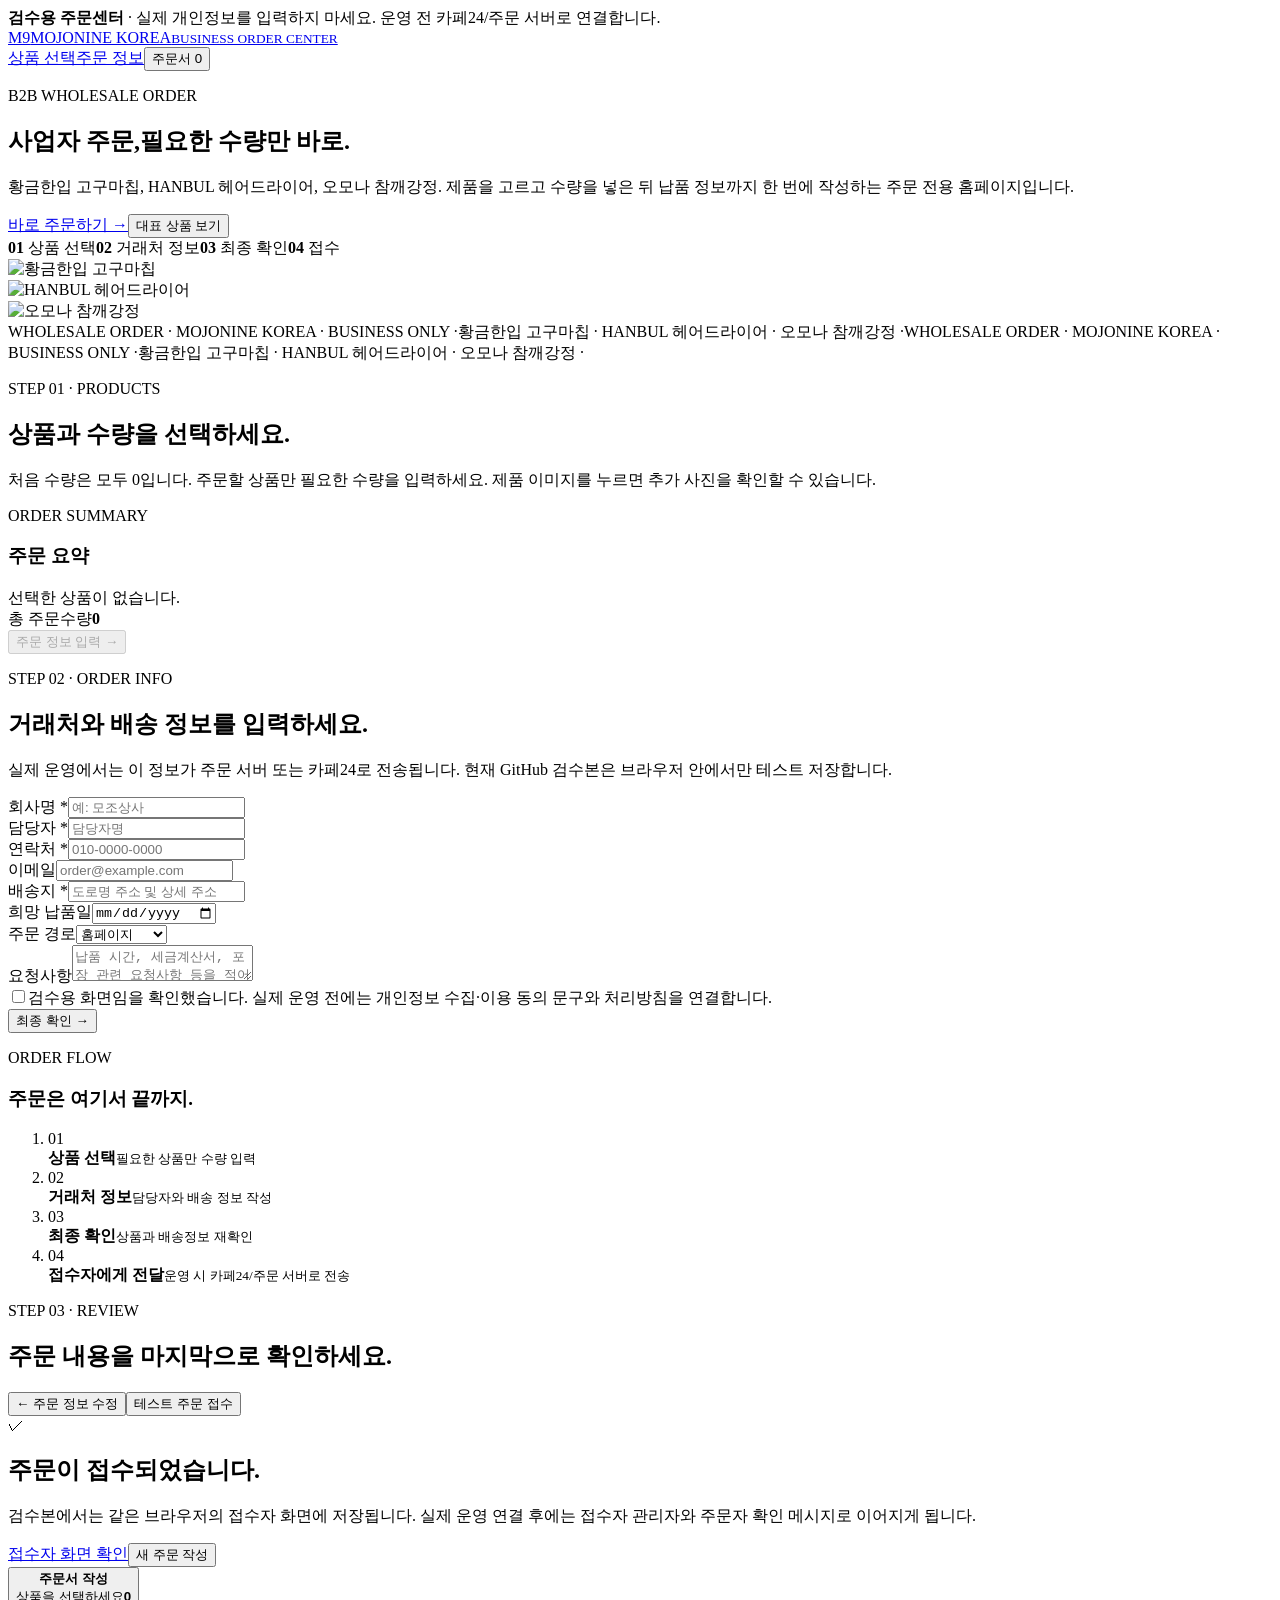
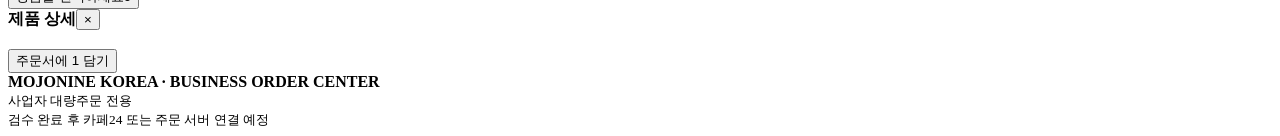
==== index.html @ bcba76f8 "Add order center homepage" ====
<!doctype html><html lang="ko"><head><meta charset="utf-8"><meta name="viewport" content="width=device-width,initial-scale=1,viewport-fit=cover"><meta name="theme-color" content="#173f34"><title>MOJONINE KOREA · 사업자 주문센터</title><link rel="icon" href="data:,"><meta name="description" content="모조나인코리아 사업자 도매 주문센터"><link rel="stylesheet" href="style.css"></head><body>
<div class="demo-bar"><b>검수용 주문센터</b> · 실제 개인정보를 입력하지 마세요. 운영 전 카페24/주문 서버로 연결합니다.</div>
<header><div class="wrap nav"><a class="brand" href="#top"><span class="logo">M9</span><span>MOJONINE KOREA<small>BUSINESS ORDER CENTER</small></span></a><div class="nav-side"><a class="nav-link" href="#order">상품 선택</a><a class="nav-link" href="#info">주문 정보</a><button class="top-cart" id="topCart">주문서 <span data-count>0</span></button></div></div></header>
<main id="top">
<section class="hero"><div class="wrap hero-grid"><div><p class="eyebrow">B2B WHOLESALE ORDER</p><h1>사업자 주문,<span>필요한 수량만 바로.</span></h1><p class="lead">황금한입 고구마칩, HANBUL 헤어드라이어, 오모나 참깨강정. 제품을 고르고 수량을 넣은 뒤 납품 정보까지 한 번에 작성하는 주문 전용 홈페이지입니다.</p><div class="hero-actions"><a class="btn orange" href="#order">바로 주문하기 →</a><button class="btn ghost" data-open-detail="sweet">대표 상품 보기</button></div><div class="hero-note"><span><b>01</b> 상품 선택</span><span><b>02</b> 거래처 정보</span><span><b>03</b> 최종 확인</span><span><b>04</b> 접수</span></div></div><div class="hero-media"><div class="hero-main"><img src="assets/sweet-main.webp" alt="황금한입 고구마칩"></div><div class="hero-stack"><div class="hero-mini"><img src="assets/dryer-main.webp" alt="HANBUL 헤어드라이어"></div><div class="hero-mini"><img src="assets/sesame-main.webp" alt="오모나 참깨강정"></div></div></div></div></section>
<div class="marquee"><div class="marquee-track"><span>WHOLESALE ORDER · MOJONINE KOREA · BUSINESS ONLY ·</span><span>황금한입 고구마칩 · HANBUL 헤어드라이어 · 오모나 참깨강정 ·</span><span>WHOLESALE ORDER · MOJONINE KOREA · BUSINESS ONLY ·</span><span>황금한입 고구마칩 · HANBUL 헤어드라이어 · 오모나 참깨강정 ·</span></div></div>
<section class="section" id="order"><div class="wrap"><div class="section-head"><div><p class="kicker">STEP 01 · PRODUCTS</p><h2>상품과 수량을 선택하세요.</h2></div><p>처음 수량은 모두 0입니다. 주문할 상품만 필요한 수량을 입력하세요. 제품 이미지를 누르면 추가 사진을 확인할 수 있습니다.</p></div><div class="order-layout"><div class="product-list" id="productList"></div><aside class="summary"><p class="kicker">ORDER SUMMARY</p><h3>주문 요약</h3><div class="summary-items" id="summaryItems"><div class="summary-empty">선택한 상품이 없습니다.</div></div><div class="summary-total"><span>총 주문수량</span><strong><span data-count>0</span></strong></div><button class="btn orange" id="goInfo" disabled>주문 정보 입력 →</button></aside></div></div></section>
<section class="section form-section" id="info"><div class="wrap form-grid"><div class="form-card"><p class="kicker">STEP 02 · ORDER INFO</p><h2>거래처와 배송 정보를 입력하세요.</h2><p class="desc">실제 운영에서는 이 정보가 주문 서버 또는 카페24로 전송됩니다. 현재 GitHub 검수본은 브라우저 안에서만 테스트 저장합니다.</p><div class="fields"><div class="field"><label for="company">회사명 *</label><input id="company" autocomplete="organization" placeholder="예: 모조상사"></div><div class="field"><label for="contact">담당자 *</label><input id="contact" autocomplete="name" placeholder="담당자명"></div><div class="field"><label for="phone">연락처 *</label><input id="phone" inputmode="tel" autocomplete="tel" placeholder="010-0000-0000"></div><div class="field"><label for="email">이메일</label><input id="email" inputmode="email" autocomplete="email" placeholder="order@example.com"></div><div class="field full"><label for="address">배송지 *</label><input id="address" autocomplete="street-address" placeholder="도로명 주소 및 상세 주소"></div><div class="field"><label for="deliveryDate">희망 납품일</label><input id="deliveryDate" type="date"></div><div class="field"><label for="channel">주문 경로</label><select id="channel"><option value="홈페이지">홈페이지</option><option value="기존 거래처">기존 거래처</option><option value="영업 담당자">영업 담당자</option><option value="기타">기타</option></select></div><div class="field full"><label for="memo">요청사항</label><textarea id="memo" placeholder="납품 시간, 세금계산서, 포장 관련 요청사항 등을 적어주세요."></textarea></div></div><label class="agree"><input type="checkbox" id="agree"><span>검수용 화면임을 확인했습니다. 실제 운영 전에는 개인정보 수집·이용 동의 문구와 처리방침을 연결합니다.</span></label><div class="form-actions"><button class="btn dark" id="goReview">최종 확인 →</button></div></div><aside class="form-side"><p class="kicker">ORDER FLOW</p><h3>주문은 여기서 끝까지.</h3><ol><li><span>01</span><div><b>상품 선택</b><small>필요한 상품만 수량 입력</small></div></li><li><span>02</span><div><b>거래처 정보</b><small>담당자와 배송 정보 작성</small></div></li><li><span>03</span><div><b>최종 확인</b><small>상품과 배송정보 재확인</small></div></li><li><span>04</span><div><b>접수자에게 전달</b><small>운영 시 카페24/주문 서버로 전송</small></div></li></ol></aside></div></section>
<section class="section hide" id="review"><div class="wrap review-wrap"><div class="review-card" id="reviewCard"><p class="kicker">STEP 03 · REVIEW</p><h2>주문 내용을 마지막으로 확인하세요.</h2><div class="review-list" id="reviewList"></div><div class="review-actions"><button class="btn line" id="backInfo">← 주문 정보 수정</button><button class="btn dark" id="submitOrder">테스트 주문 접수</button></div></div><div class="review-card success hide" id="successCard"><div class="success-mark">✓</div><h2>주문이 접수되었습니다.</h2><span class="order-code" id="orderCode"></span><p>검수본에서는 같은 브라우저의 접수자 화면에 저장됩니다. 실제 운영 연결 후에는 접수자 관리자와 주문자 확인 메시지로 이어지게 됩니다.</p><div class="success-actions"><a class="btn dark" href="admin.html" target="_blank">접수자 화면 확인</a><button class="btn line" id="newOrder">새 주문 작성</button></div></div></div></section>
</main>
<button class="mobile-cart" id="mobileCart"><span><b>주문서 작성</b><br><span id="mobileSummary">상품을 선택하세요</span></span><strong><span data-count>0</span></strong></button>
<div class="detail" id="detail"><div class="detail-panel"><div class="detail-head"><b id="detailTitle">제품 상세</b><button class="detail-close" id="detailClose">×</button></div><div class="detail-body"><div class="detail-grid" id="detailImages"></div><div class="detail-copy"><h3 id="detailName"></h3><p id="detailDesc"></p><button class="btn dark" id="detailAdd">주문서에 1 담기</button></div></div></div></div>
<footer class="footer"><div class="wrap footer-inner"><div><b>MOJONINE KOREA · BUSINESS ORDER CENTER</b><br><small>사업자 대량주문 전용</small></div><small>검수 완료 후 카페24 또는 주문 서버 연결 예정</small></div></footer>
<script src="app.js"></script></body></html>
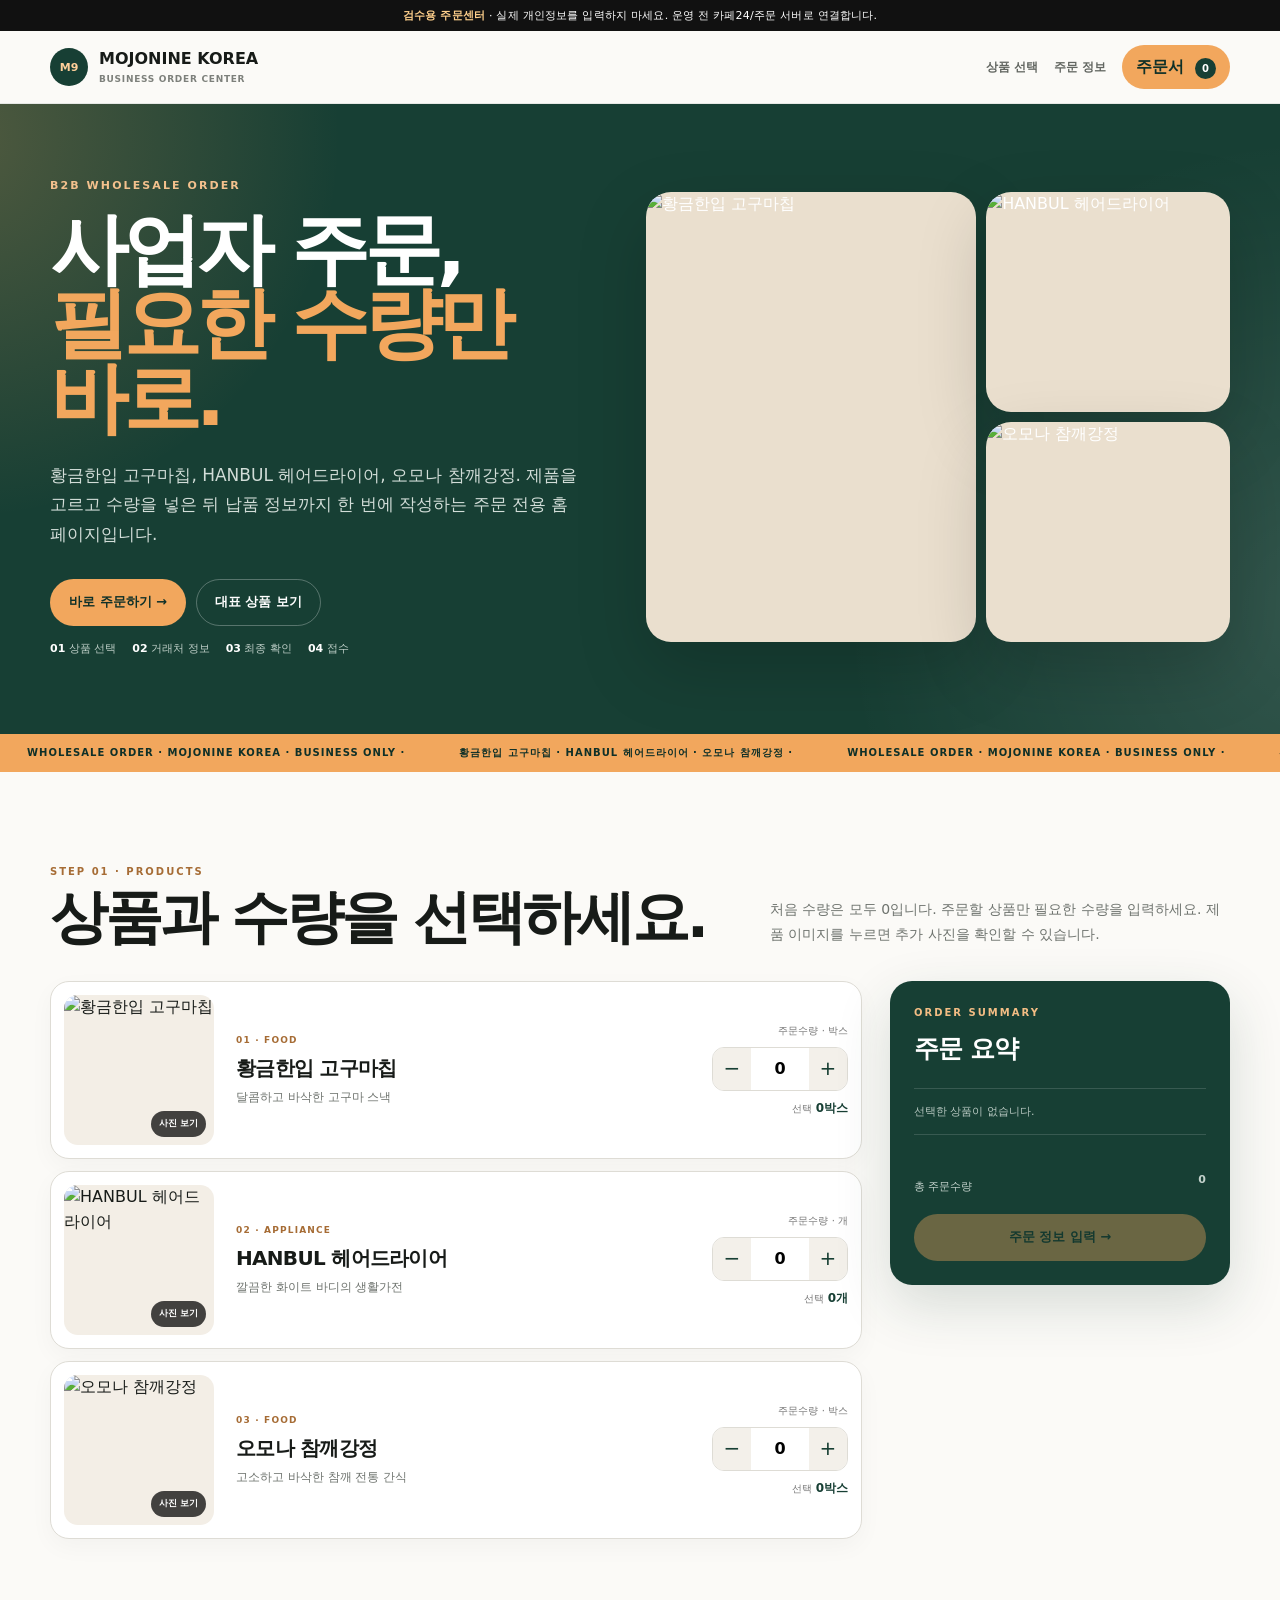
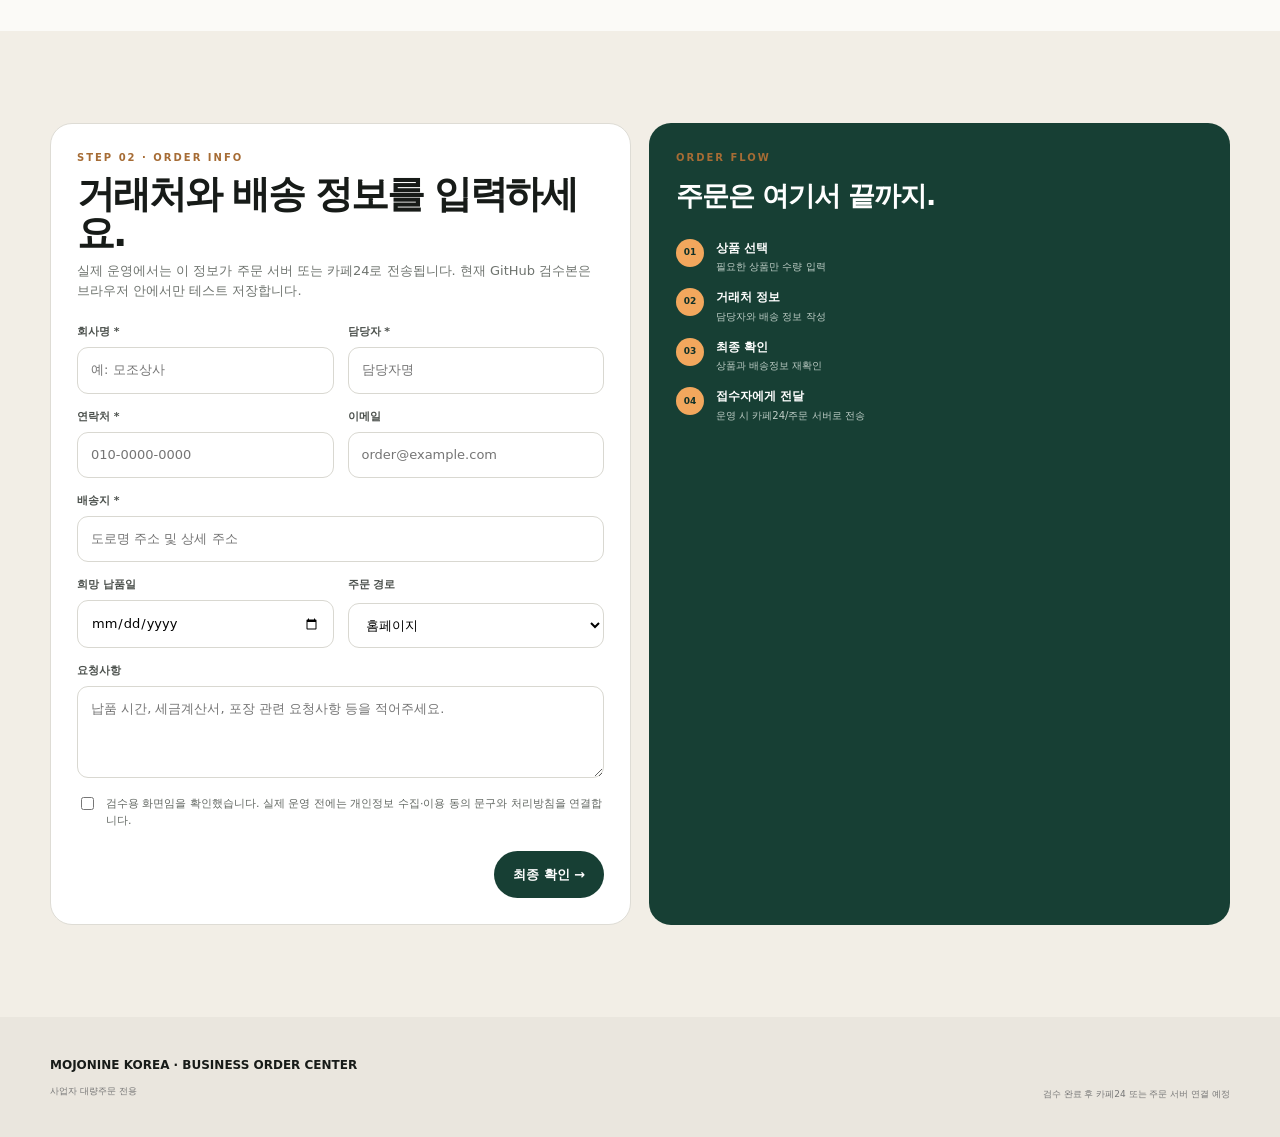
==== commit 822b05bd: "Use shared production product images" ====
--- a/index.html
+++ b/index.html
@@ -2,7 +2,7 @@
 <div class="demo-bar"><b>검수용 주문센터</b> · 실제 개인정보를 입력하지 마세요. 운영 전 카페24/주문 서버로 연결합니다.</div>
 <header><div class="wrap nav"><a class="brand" href="#top"><span class="logo">M9</span><span>MOJONINE KOREA<small>BUSINESS ORDER CENTER</small></span></a><div class="nav-side"><a class="nav-link" href="#order">상품 선택</a><a class="nav-link" href="#info">주문 정보</a><button class="top-cart" id="topCart">주문서 <span data-count>0</span></button></div></div></header>
 <main id="top">
-<section class="hero"><div class="wrap hero-grid"><div><p class="eyebrow">B2B WHOLESALE ORDER</p><h1>사업자 주문,<span>필요한 수량만 바로.</span></h1><p class="lead">황금한입 고구마칩, HANBUL 헤어드라이어, 오모나 참깨강정. 제품을 고르고 수량을 넣은 뒤 납품 정보까지 한 번에 작성하는 주문 전용 홈페이지입니다.</p><div class="hero-actions"><a class="btn orange" href="#order">바로 주문하기 →</a><button class="btn ghost" data-open-detail="sweet">대표 상품 보기</button></div><div class="hero-note"><span><b>01</b> 상품 선택</span><span><b>02</b> 거래처 정보</span><span><b>03</b> 최종 확인</span><span><b>04</b> 접수</span></div></div><div class="hero-media"><div class="hero-main"><img src="assets/sweet-main.webp" alt="황금한입 고구마칩"></div><div class="hero-stack"><div class="hero-mini"><img src="assets/dryer-main.webp" alt="HANBUL 헤어드라이어"></div><div class="hero-mini"><img src="assets/sesame-main.webp" alt="오모나 참깨강정"></div></div></div></div></section>
+<section class="hero"><div class="wrap hero-grid"><div><p class="eyebrow">B2B WHOLESALE ORDER</p><h1>사업자 주문,<span>필요한 수량만 바로.</span></h1><p class="lead">황금한입 고구마칩, HANBUL 헤어드라이어, 오모나 참깨강정. 제품을 고르고 수량을 넣은 뒤 납품 정보까지 한 번에 작성하는 주문 전용 홈페이지입니다.</p><div class="hero-actions"><a class="btn orange" href="#order">바로 주문하기 →</a><button class="btn ghost" data-open-detail="sweet">대표 상품 보기</button></div><div class="hero-note"><span><b>01</b> 상품 선택</span><span><b>02</b> 거래처 정보</span><span><b>03</b> 최종 확인</span><span><b>04</b> 접수</span></div></div><div class="hero-media"><div class="hero-main"><img src="https://raw.githubusercontent.com/arttoy61-png/mojonine-korea/main/assets/sweet-main.webp" alt="황금한입 고구마칩"></div><div class="hero-stack"><div class="hero-mini"><img src="https://raw.githubusercontent.com/arttoy61-png/mojonine-korea/main/assets/dryer-main.webp" alt="HANBUL 헤어드라이어"></div><div class="hero-mini"><img src="https://raw.githubusercontent.com/arttoy61-png/mojonine-korea/main/assets/sesame-main.webp" alt="오모나 참깨강정"></div></div></div></div></section>
 <div class="marquee"><div class="marquee-track"><span>WHOLESALE ORDER · MOJONINE KOREA · BUSINESS ONLY ·</span><span>황금한입 고구마칩 · HANBUL 헤어드라이어 · 오모나 참깨강정 ·</span><span>WHOLESALE ORDER · MOJONINE KOREA · BUSINESS ONLY ·</span><span>황금한입 고구마칩 · HANBUL 헤어드라이어 · 오모나 참깨강정 ·</span></div></div>
 <section class="section" id="order"><div class="wrap"><div class="section-head"><div><p class="kicker">STEP 01 · PRODUCTS</p><h2>상품과 수량을 선택하세요.</h2></div><p>처음 수량은 모두 0입니다. 주문할 상품만 필요한 수량을 입력하세요. 제품 이미지를 누르면 추가 사진을 확인할 수 있습니다.</p></div><div class="order-layout"><div class="product-list" id="productList"></div><aside class="summary"><p class="kicker">ORDER SUMMARY</p><h3>주문 요약</h3><div class="summary-items" id="summaryItems"><div class="summary-empty">선택한 상품이 없습니다.</div></div><div class="summary-total"><span>총 주문수량</span><strong><span data-count>0</span></strong></div><button class="btn orange" id="goInfo" disabled>주문 정보 입력 →</button></aside></div></div></section>
 <section class="section form-section" id="info"><div class="wrap form-grid"><div class="form-card"><p class="kicker">STEP 02 · ORDER INFO</p><h2>거래처와 배송 정보를 입력하세요.</h2><p class="desc">실제 운영에서는 이 정보가 주문 서버 또는 카페24로 전송됩니다. 현재 GitHub 검수본은 브라우저 안에서만 테스트 저장합니다.</p><div class="fields"><div class="field"><label for="company">회사명 *</label><input id="company" autocomplete="organization" placeholder="예: 모조상사"></div><div class="field"><label for="contact">담당자 *</label><input id="contact" autocomplete="name" placeholder="담당자명"></div><div class="field"><label for="phone">연락처 *</label><input id="phone" inputmode="tel" autocomplete="tel" placeholder="010-0000-0000"></div><div class="field"><label for="email">이메일</label><input id="email" inputmode="email" autocomplete="email" placeholder="order@example.com"></div><div class="field full"><label for="address">배송지 *</label><input id="address" autocomplete="street-address" placeholder="도로명 주소 및 상세 주소"></div><div class="field"><label for="deliveryDate">희망 납품일</label><input id="deliveryDate" type="date"></div><div class="field"><label for="channel">주문 경로</label><select id="channel"><option value="홈페이지">홈페이지</option><option value="기존 거래처">기존 거래처</option><option value="영업 담당자">영업 담당자</option><option value="기타">기타</option></select></div><div class="field full"><label for="memo">요청사항</label><textarea id="memo" placeholder="납품 시간, 세금계산서, 포장 관련 요청사항 등을 적어주세요."></textarea></div></div><label class="agree"><input type="checkbox" id="agree"><span>검수용 화면임을 확인했습니다. 실제 운영 전에는 개인정보 수집·이용 동의 문구와 처리방침을 연결합니다.</span></label><div class="form-actions"><button class="btn dark" id="goReview">최종 확인 →</button></div></div><aside class="form-side"><p class="kicker">ORDER FLOW</p><h3>주문은 여기서 끝까지.</h3><ol><li><span>01</span><div><b>상품 선택</b><small>필요한 상품만 수량 입력</small></div></li><li><span>02</span><div><b>거래처 정보</b><small>담당자와 배송 정보 작성</small></div></li><li><span>03</span><div><b>최종 확인</b><small>상품과 배송정보 재확인</small></div></li><li><span>04</span><div><b>접수자에게 전달</b><small>운영 시 카페24/주문 서버로 전송</small></div></li></ol></aside></div></section>
--- a/style.css
+++ b/style.css
@@ -0,0 +1,17 @@
+:root{--g:#173f34;--g2:#0f3028;--o:#f2a75d;--cream:#f3eee6;--paper:#fbfaf7;--ink:#171b18;--muted:#6f746f;--line:#dedcd5;--ok:#1f6b4d;--warn:#9a5a22;--sans:Pretendard,"Apple SD Gothic Neo","Noto Sans KR",system-ui,-apple-system,"Segoe UI",sans-serif}
+*{box-sizing:border-box}html{scroll-behavior:smooth}body{margin:0;background:var(--paper);color:var(--ink);font-family:var(--sans);line-height:1.55}body.lock{overflow:hidden}button,input,textarea,select{font:inherit}button{cursor:pointer}a{color:inherit;text-decoration:none}img{display:block;width:100%}.wrap{width:min(1180px,calc(100% - 44px));margin:auto}.hide{display:none!important}
+.demo-bar{background:#111;color:#fff;text-align:center;padding:7px 14px;font-size:11px;letter-spacing:.02em}.demo-bar b{color:#ffd08c}
+header{position:sticky;top:0;z-index:70;background:rgba(251,250,247,.96);backdrop-filter:blur(14px);border-bottom:1px solid rgba(23,63,52,.09)}.nav{height:72px;display:flex;align-items:center;justify-content:space-between;gap:16px}.brand{display:flex;align-items:center;gap:11px;font-weight:900}.logo{width:38px;height:38px;border-radius:50%;display:grid;place-items:center;background:var(--g);color:#ffd09a;font-size:11px}.brand small{display:block;margin-top:1px;color:#7d807b;font-size:9px;font-weight:800;letter-spacing:.08em}.nav-side{display:flex;align-items:center;gap:16px}.nav-link{font-size:12px;font-weight:800;color:#626661}.top-cart{border:0;border-radius:999px;background:var(--o);color:var(--g2);font-weight:900;padding:10px 14px}.top-cart span{display:inline-grid;place-items:center;min-width:21px;height:21px;padding:0 5px;border-radius:999px;background:var(--g);color:#fff;font-size:10px;margin-left:5px}
+.hero{position:relative;overflow:hidden;background:var(--g);color:#fff}.hero:before{content:"";position:absolute;inset:-20%;background:radial-gradient(circle at 12% 18%,rgba(242,167,93,.26),transparent 22%),radial-gradient(circle at 88% 72%,rgba(255,255,255,.12),transparent 28%)}.hero-grid{position:relative;display:grid;grid-template-columns:.95fr 1.05fr;gap:68px;align-items:center;min-height:630px;padding:64px 0 68px}.eyebrow{margin:0 0 18px;font-size:11px;font-weight:900;letter-spacing:.19em;color:#f3c18d}.hero h1{margin:0;max-width:650px;font-size:clamp(58px,6.1vw,92px);line-height:.95;letter-spacing:-.065em;font-weight:900;word-break:keep-all}.hero h1 span{display:block;color:var(--o)}.hero p.lead{max-width:570px;margin:26px 0 0;color:#d2ddd8;font-size:17px;line-height:1.75}.hero-actions{display:flex;gap:10px;flex-wrap:wrap;margin-top:29px}.btn{min-height:47px;padding:0 18px;border-radius:999px;border:1px solid transparent;font-size:13px;font-weight:900;display:inline-flex;align-items:center;justify-content:center;gap:7px}.btn.orange{background:var(--o);color:var(--g2)}.btn.ghost{background:transparent;border-color:rgba(255,255,255,.28);color:#fff}.btn.dark{background:var(--g);color:#fff}.btn.light{background:#efebe3;color:var(--g)}.btn.line{background:#fff;border-color:var(--line);color:var(--g)}.btn:disabled{opacity:.38;cursor:not-allowed}.hero-media{display:grid;grid-template-columns:1.15fr .85fr;gap:10px;align-items:stretch}.hero-main,.hero-mini{overflow:hidden;border-radius:25px;background:#eadfce;box-shadow:0 26px 70px rgba(0,0,0,.18)}.hero-main img{height:100%;min-height:450px;object-fit:cover}.hero-stack{display:grid;grid-template-rows:1fr 1fr;gap:10px}.hero-mini img{height:100%;object-fit:cover}.hero-note{margin-top:14px;font-size:11px;color:#bfcfc8;display:flex;gap:16px;flex-wrap:wrap}.hero-note b{color:#fff}
+.marquee{overflow:hidden;background:var(--o);color:var(--g2)}.marquee-track{display:flex;width:max-content;animation:run 28s linear infinite}.marquee span{white-space:nowrap;padding:11px 27px;font-size:10px;font-weight:900;letter-spacing:.1em}@keyframes run{to{transform:translateX(-50%)}}
+.section{padding:92px 0}#order,#info,#review{scroll-margin-top:88px}.section-head{display:flex;justify-content:space-between;align-items:end;gap:38px;margin-bottom:34px}.kicker{margin:0 0 9px;font-size:10px;font-weight:900;letter-spacing:.2em;color:#a66c35}.section-head h2,.form-section h2,.review-card h2{margin:0;font-size:clamp(38px,4.5vw,62px);line-height:1.03;letter-spacing:-.055em;font-weight:900}.section-head>p{max-width:460px;margin:0;color:var(--muted);font-size:14px;line-height:1.8}
+.order-layout{display:grid;grid-template-columns:1fr 340px;gap:28px;align-items:start}.product-list{display:grid;gap:12px}.product{display:grid;grid-template-columns:150px 1fr auto;gap:22px;align-items:center;padding:13px;border:1px solid var(--line);background:#fff;border-radius:19px;box-shadow:0 8px 24px rgba(30,36,32,.035)}.product-img{position:relative;overflow:hidden;border-radius:14px;background:var(--cream)}.product-img img{aspect-ratio:1/1;object-fit:cover}.view-detail{position:absolute;right:8px;bottom:8px;border:0;background:rgba(17,17,17,.78);color:#fff;border-radius:999px;padding:6px 8px;font-size:9px;font-weight:900}.product-meta{font-size:9px;font-weight:900;letter-spacing:.13em;color:#a66c35}.product h3{margin:5px 0 4px;font-size:20px;letter-spacing:-.035em}.product p{margin:0;color:var(--muted);font-size:12px}.qty-wrap{display:flex;flex-direction:column;align-items:flex-end;gap:8px}.qty-label{font-size:10px;color:#777}.qty{display:grid;grid-template-columns:38px 58px 38px;align-items:center;border:1px solid var(--line);border-radius:12px;overflow:hidden;background:#fff}.qty button{height:42px;border:0;background:#f3f0ea;color:var(--g);font-size:20px}.qty input{width:100%;height:42px;border:0;text-align:center;font-weight:900;outline:0;-moz-appearance:textfield}.qty input::-webkit-outer-spin-button,.qty input::-webkit-inner-spin-button{-webkit-appearance:none;margin:0}.line-total{font-size:10px;color:#777}.line-total b{color:var(--g);font-size:12px}
+.summary{position:sticky;top:94px;border-radius:22px;background:var(--g);color:#fff;padding:24px;box-shadow:0 20px 55px rgba(23,63,52,.16)}.summary .kicker{color:#f3bd84}.summary h3{margin:5px 0 0;font-size:25px;letter-spacing:-.04em}.summary-items{margin-top:19px;border-top:1px solid rgba(255,255,255,.14);border-bottom:1px solid rgba(255,255,255,.14);padding:14px 0;display:grid;gap:10px}.summary-row{display:flex;justify-content:space-between;gap:10px;font-size:11px;color:#d8e2dd}.summary-row b{color:#fff}.summary-empty{font-size:11px;color:#b8c8c1}.summary-total{display:flex;justify-content:space-between;align-items:end;margin-top:17px}.summary-total span{font-size:11px;color:#c4d2cc}.summary-total strong{font-size:28px;color:var(--o)}.summary .btn{width:100%;margin-top:19px}
+.form-section{background:#f2eee6}.form-grid{display:grid;grid-template-columns:1fr 1fr;gap:18px}.form-card{background:#fff;border:1px solid var(--line);border-radius:22px;padding:26px}.form-card h2{font-size:38px}.form-card .desc{color:var(--muted);font-size:13px;margin:8px 0 22px}.fields{display:grid;grid-template-columns:1fr 1fr;gap:14px}.field{display:grid;gap:7px}.field.full{grid-column:1/-1}.field label{font-size:11px;font-weight:900;color:#4c514d}.field input,.field textarea,.field select{width:100%;border:1px solid #d9d8d1;border-radius:11px;background:#fff;padding:12px 13px;font-size:13px;outline:none}.field textarea{min-height:92px;resize:vertical}.field input:focus,.field textarea:focus,.field select:focus{border-color:#7b9d90;box-shadow:0 0 0 3px rgba(23,63,52,.08)}.field .hint{font-size:9px;color:#8b8d89}.agree{display:flex;align-items:flex-start;gap:9px;margin-top:17px;font-size:11px;color:#626762}.agree input{margin-top:2px}.form-actions{display:flex;justify-content:flex-end;gap:9px;margin-top:22px}.form-side{background:var(--g);color:#fff;border-radius:22px;padding:27px}.form-side h3{margin:6px 0 0;font-size:27px;letter-spacing:-.04em}.form-side ol{margin:22px 0 0;padding:0;list-style:none;display:grid;gap:14px}.form-side li{display:grid;grid-template-columns:30px 1fr;gap:10px;align-items:start}.form-side li span:first-child{width:28px;height:28px;border-radius:50%;display:grid;place-items:center;background:var(--o);color:var(--g2);font-size:9px;font-weight:900}.form-side li b{display:block;font-size:12px}.form-side li small{display:block;color:#becdc6;margin-top:2px;font-size:10px;line-height:1.5}
+.review-wrap{max-width:900px;margin:auto}.review-card{background:#fff;border:1px solid var(--line);border-radius:24px;padding:28px}.review-card h2{font-size:40px}.review-list{margin-top:22px;border-top:1px solid var(--line)}.review-line{display:grid;grid-template-columns:150px 1fr;gap:20px;padding:14px 0;border-bottom:1px solid var(--line);font-size:12px}.review-line strong{color:#505550}.review-products{display:grid;gap:7px}.review-product{display:flex;justify-content:space-between;gap:12px}.review-actions{display:flex;justify-content:space-between;gap:10px;margin-top:22px}.success{padding:48px 22px;text-align:center}.success-mark{width:64px;height:64px;margin:auto;border-radius:50%;display:grid;place-items:center;background:#e8f3ed;color:var(--ok);font-size:30px;font-weight:900}.success h2{margin:20px 0 0;font-size:42px;letter-spacing:-.05em}.order-code{display:inline-block;margin-top:14px;background:#f0ece4;border-radius:999px;padding:9px 13px;color:var(--g);font-weight:900;font-size:13px}.success p{max-width:580px;margin:18px auto 0;color:var(--muted);font-size:12px;line-height:1.7}.success-actions{display:flex;justify-content:center;gap:9px;flex-wrap:wrap;margin-top:22px}
+.detail{position:fixed;inset:0;z-index:100;background:rgba(8,13,11,.65);display:none;align-items:center;justify-content:center;padding:22px}.detail.open{display:flex}.detail-panel{width:min(900px,100%);max-height:min(760px,92vh);overflow:auto;border-radius:24px;background:#fff}.detail-head{position:sticky;top:0;z-index:2;display:flex;justify-content:space-between;align-items:center;padding:15px 18px;background:rgba(255,255,255,.96);border-bottom:1px solid var(--line)}.detail-head b{font-size:14px}.detail-close{width:36px;height:36px;border:0;border-radius:50%;background:#efede8;font-size:20px}.detail-body{padding:20px}.detail-grid{display:grid;grid-template-columns:1.1fr .9fr;gap:10px}.detail-grid img{aspect-ratio:1/1;object-fit:cover;border-radius:15px;background:var(--cream)}.detail-copy{padding:18px 4px 4px}.detail-copy h3{margin:0;font-size:32px;letter-spacing:-.05em}.detail-copy p{color:var(--muted);font-size:12px}.detail-copy .btn{margin-top:9px}
+.mobile-cart{display:none;position:fixed;left:12px;right:12px;bottom:12px;z-index:60;border:0;border-radius:15px;background:#111;color:#fff;padding:12px 15px;box-shadow:0 15px 40px rgba(0,0,0,.28);align-items:center;justify-content:space-between}.mobile-cart b{font-size:12px}.mobile-cart span{font-size:10px;color:#bbb}.mobile-cart strong{color:var(--o);font-size:20px}.footer{padding:35px 0;background:#eae6de}.footer-inner{display:flex;justify-content:space-between;gap:20px;align-items:end}.footer b{font-size:12px}.footer small{color:#777;font-size:9px}
+.admin-body{background:#f5f3ee}.admin-header{background:#fff;border-bottom:1px solid var(--line)}.admin-head{height:70px;display:flex;justify-content:space-between;align-items:center}.admin-tag{background:var(--g);color:#fff;padding:7px 10px;border-radius:999px;font-size:10px;font-weight:900}.admin-main{padding:42px 0 60px}.admin-title{display:flex;justify-content:space-between;gap:20px;align-items:end}.admin-title h1{margin:0;font-size:42px;letter-spacing:-.055em}.admin-title p{margin:8px 0 0;color:var(--muted);font-size:12px}.admin-actions{display:flex;gap:8px}.admin-actions button,.admin-actions a{border:0;border-radius:10px;padding:10px 12px;background:var(--g);color:#fff;font-size:11px;font-weight:900}.admin-actions .muted{background:#dedbd4;color:#39413d}.orders{margin-top:22px;display:grid;gap:12px}.order-card{background:#fff;border:1px solid var(--line);border-radius:17px;padding:17px}.order-top{display:flex;justify-content:space-between;gap:16px}.order-code-admin{font-weight:900}.order-date{display:block;color:#858884;font-size:9px;margin-top:2px}.status-select{border:1px solid var(--line);border-radius:9px;padding:7px 8px;background:#fff;font-size:11px}.order-columns{display:grid;grid-template-columns:1.2fr .8fr .8fr;gap:18px;margin-top:14px;padding-top:14px;border-top:1px solid var(--line)}.col-title{font-size:9px;font-weight:900;color:#9a6b3f;letter-spacing:.12em}.col-body{margin-top:6px;font-size:11px;line-height:1.7}.empty-admin{padding:52px;background:#fff;border:1px solid var(--line);border-radius:17px;text-align:center;color:#777;font-size:12px}
+@media(max-width:900px){.wrap{width:min(100% - 30px,1180px)}.nav-link{display:none}.hero-grid{grid-template-columns:1fr;min-height:0;padding:48px 0 45px;gap:34px}.hero h1{font-size:56px}.hero-media{max-width:650px}.order-layout{grid-template-columns:1fr}.summary{position:static}.form-grid{grid-template-columns:1fr}.order-columns{grid-template-columns:1fr}.section-head{display:grid;align-items:start;gap:10px}}
+@media(max-width:620px){#order,#info,#review{scroll-margin-top:72px}#order{padding-bottom:110px}.demo-bar{font-size:9px}.nav{height:62px}.brand span:last-child{font-size:12px}.brand small{font-size:8px}.top-cart{font-size:10px;padding:8px 9px}.hero h1{font-size:45px}.hero p.lead{font-size:13px}.hero-media{grid-template-columns:1fr}.hero-main img{min-height:0;aspect-ratio:1.12/1}.hero-stack{grid-template-columns:1fr 1fr;grid-template-rows:auto}.hero-mini img{aspect-ratio:1/1}.section{padding:68px 0}.section-head h2{font-size:38px}.product{grid-template-columns:94px 1fr;gap:13px;padding:10px}.qty-wrap{grid-column:1/-1;flex-direction:row;justify-content:space-between;align-items:center;padding:0 4px 3px}.product h3{font-size:16px}.product p{font-size:10px}.summary{display:none}.mobile-cart{display:flex}.fields{grid-template-columns:1fr}.field.full{grid-column:auto}.form-card{padding:20px}.form-card h2{font-size:31px}.review-card{padding:20px}.review-card h2{font-size:31px}.review-line{grid-template-columns:1fr;gap:5px}.review-actions{flex-direction:column-reverse}.review-actions .btn{width:100%}.success h2{font-size:34px}.detail{padding:0}.detail-panel{width:100%;height:100%;max-height:none;border-radius:0}.detail-grid{grid-template-columns:1fr 1fr}.detail-body{padding:14px}.detail-copy h3{font-size:26px}.footer{padding-bottom:88px}.footer-inner{display:grid}.admin-title{display:grid;align-items:start}.admin-actions{flex-wrap:wrap}.order-top{display:grid}.status-select{width:100%}}
+@media(prefers-reduced-motion:reduce){*{scroll-behavior:auto!important;animation:none!important;transition:none!important}}
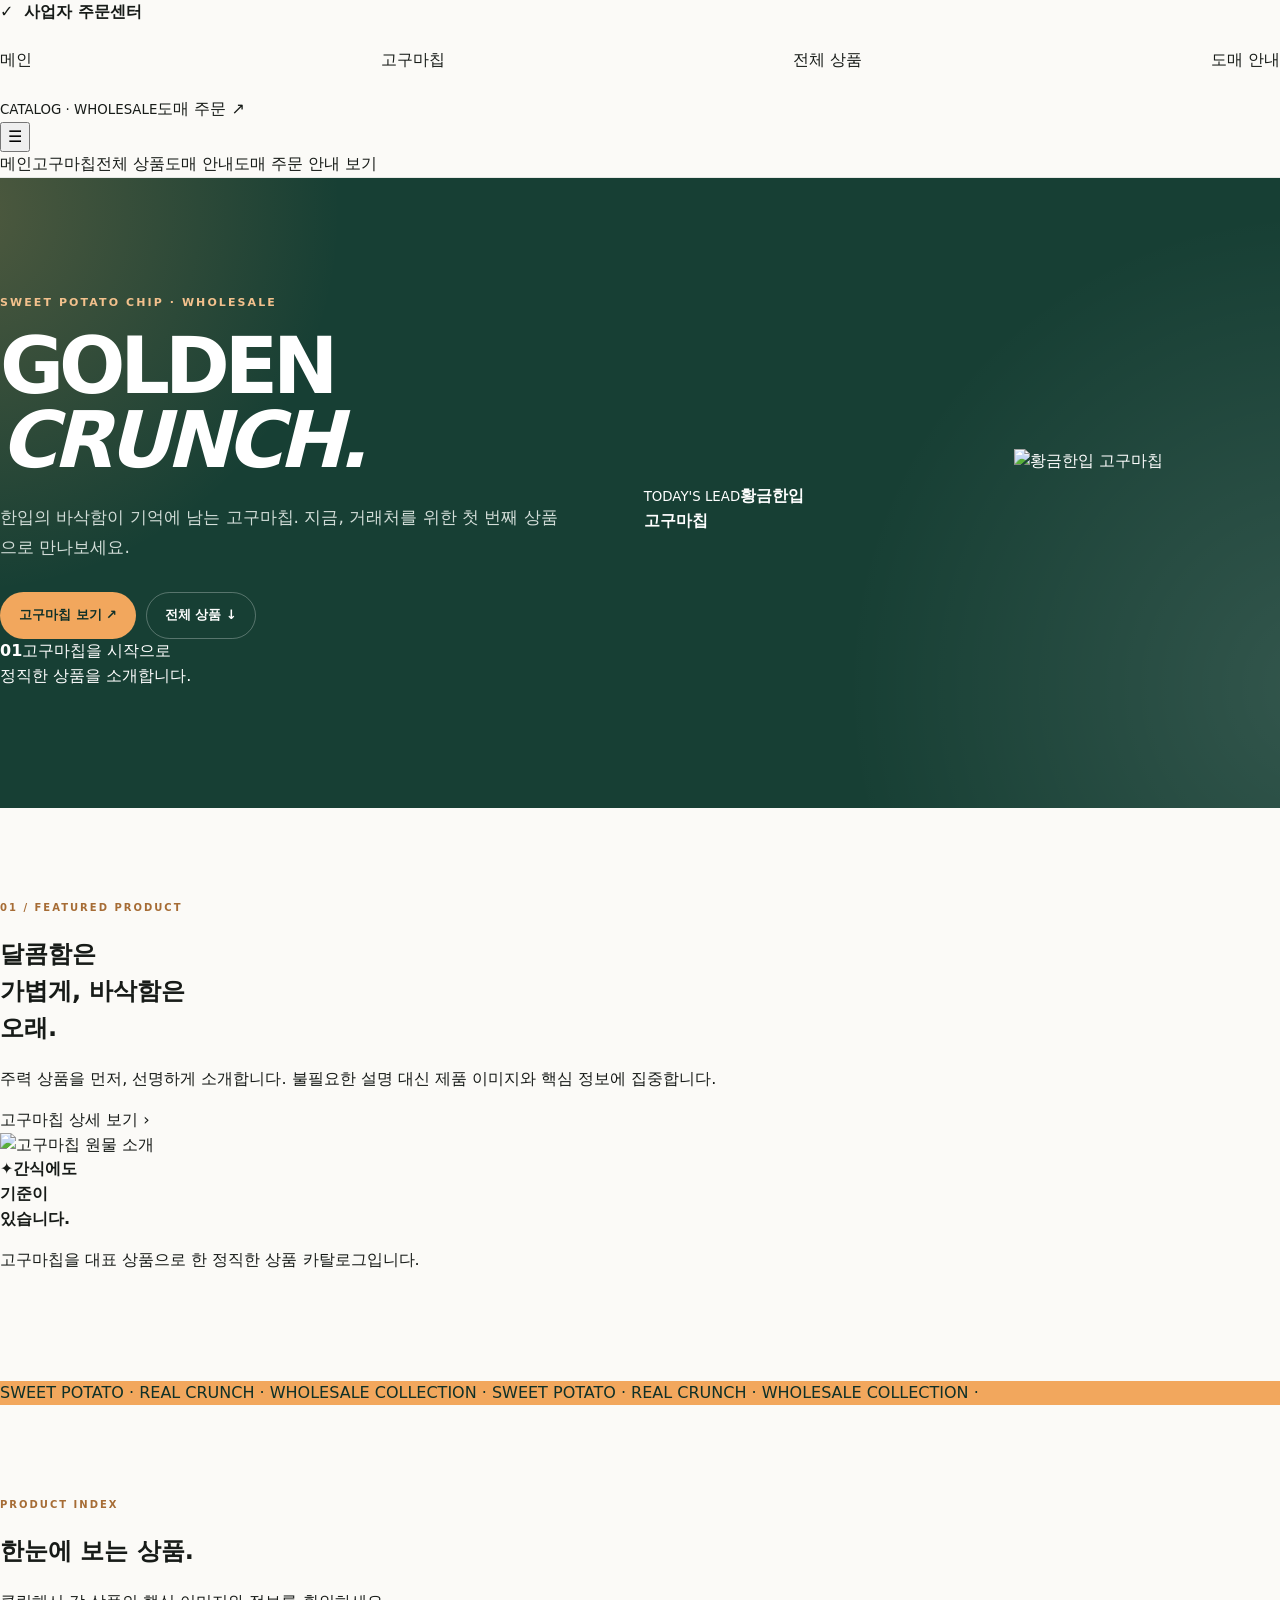
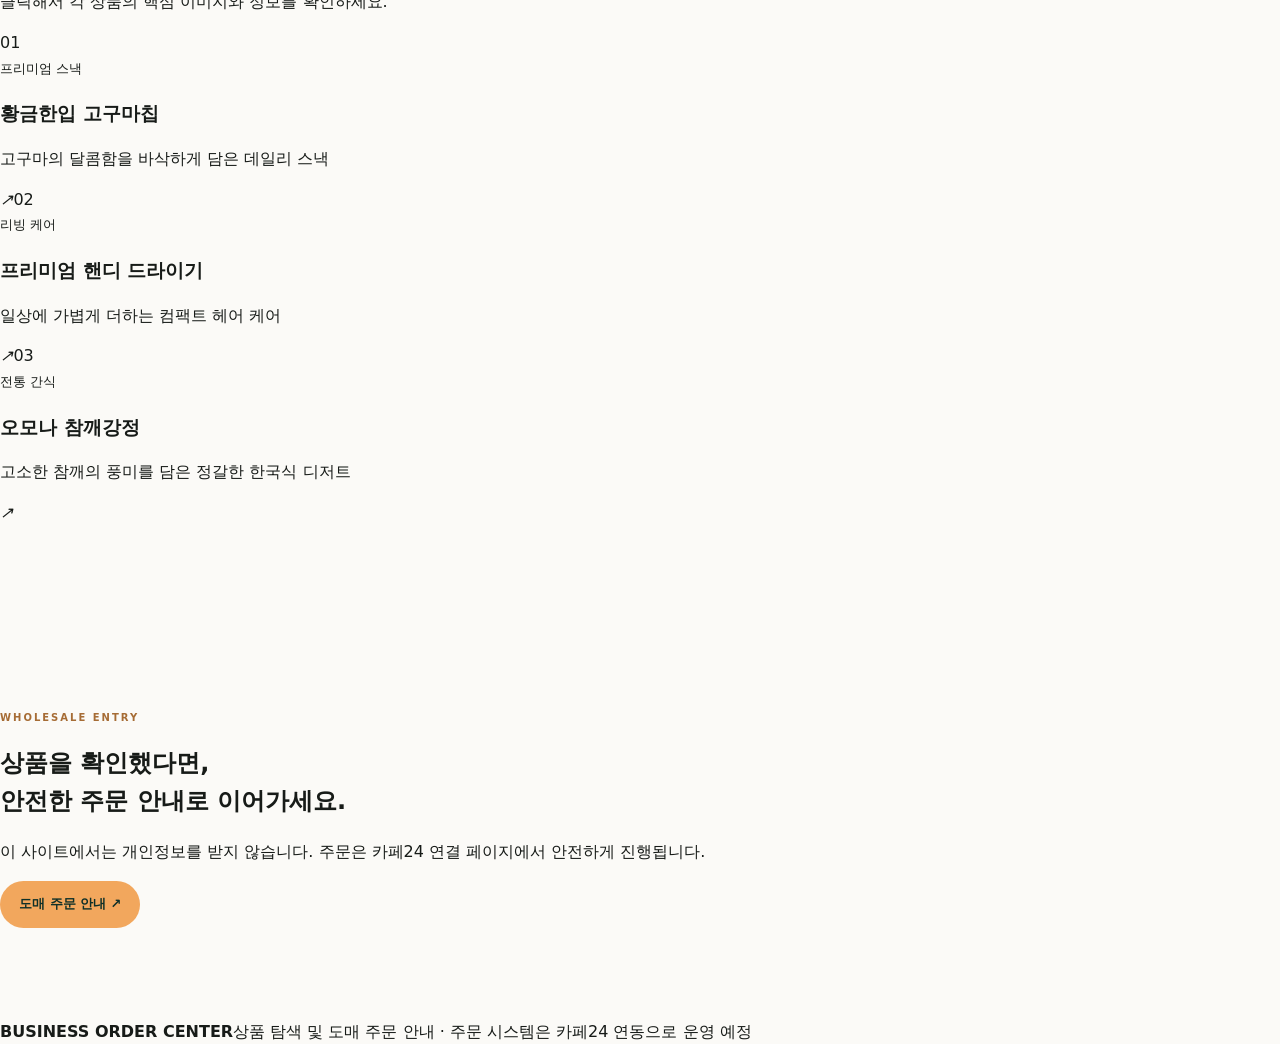
==== commit 31c575c9: "Match supplied catalog source and remove on-site PII order flow" ====
--- a/index.html
+++ b/index.html
@@ -1,14 +1 @@
-<!doctype html><html lang="ko"><head><meta charset="utf-8"><meta name="viewport" content="width=device-width,initial-scale=1,viewport-fit=cover"><meta name="theme-color" content="#173f34"><title>MOJONINE KOREA · 사업자 주문센터</title><link rel="icon" href="data:,"><meta name="description" content="모조나인코리아 사업자 도매 주문센터"><link rel="stylesheet" href="style.css"></head><body>
-<div class="demo-bar"><b>검수용 주문센터</b> · 실제 개인정보를 입력하지 마세요. 운영 전 카페24/주문 서버로 연결합니다.</div>
-<header><div class="wrap nav"><a class="brand" href="#top"><span class="logo">M9</span><span>MOJONINE KOREA<small>BUSINESS ORDER CENTER</small></span></a><div class="nav-side"><a class="nav-link" href="#order">상품 선택</a><a class="nav-link" href="#info">주문 정보</a><button class="top-cart" id="topCart">주문서 <span data-count>0</span></button></div></div></header>
-<main id="top">
-<section class="hero"><div class="wrap hero-grid"><div><p class="eyebrow">B2B WHOLESALE ORDER</p><h1>사업자 주문,<span>필요한 수량만 바로.</span></h1><p class="lead">황금한입 고구마칩, HANBUL 헤어드라이어, 오모나 참깨강정. 제품을 고르고 수량을 넣은 뒤 납품 정보까지 한 번에 작성하는 주문 전용 홈페이지입니다.</p><div class="hero-actions"><a class="btn orange" href="#order">바로 주문하기 →</a><button class="btn ghost" data-open-detail="sweet">대표 상품 보기</button></div><div class="hero-note"><span><b>01</b> 상품 선택</span><span><b>02</b> 거래처 정보</span><span><b>03</b> 최종 확인</span><span><b>04</b> 접수</span></div></div><div class="hero-media"><div class="hero-main"><img src="https://raw.githubusercontent.com/arttoy61-png/mojonine-korea/main/assets/sweet-main.webp" alt="황금한입 고구마칩"></div><div class="hero-stack"><div class="hero-mini"><img src="https://raw.githubusercontent.com/arttoy61-png/mojonine-korea/main/assets/dryer-main.webp" alt="HANBUL 헤어드라이어"></div><div class="hero-mini"><img src="https://raw.githubusercontent.com/arttoy61-png/mojonine-korea/main/assets/sesame-main.webp" alt="오모나 참깨강정"></div></div></div></div></section>
-<div class="marquee"><div class="marquee-track"><span>WHOLESALE ORDER · MOJONINE KOREA · BUSINESS ONLY ·</span><span>황금한입 고구마칩 · HANBUL 헤어드라이어 · 오모나 참깨강정 ·</span><span>WHOLESALE ORDER · MOJONINE KOREA · BUSINESS ONLY ·</span><span>황금한입 고구마칩 · HANBUL 헤어드라이어 · 오모나 참깨강정 ·</span></div></div>
-<section class="section" id="order"><div class="wrap"><div class="section-head"><div><p class="kicker">STEP 01 · PRODUCTS</p><h2>상품과 수량을 선택하세요.</h2></div><p>처음 수량은 모두 0입니다. 주문할 상품만 필요한 수량을 입력하세요. 제품 이미지를 누르면 추가 사진을 확인할 수 있습니다.</p></div><div class="order-layout"><div class="product-list" id="productList"></div><aside class="summary"><p class="kicker">ORDER SUMMARY</p><h3>주문 요약</h3><div class="summary-items" id="summaryItems"><div class="summary-empty">선택한 상품이 없습니다.</div></div><div class="summary-total"><span>총 주문수량</span><strong><span data-count>0</span></strong></div><button class="btn orange" id="goInfo" disabled>주문 정보 입력 →</button></aside></div></div></section>
-<section class="section form-section" id="info"><div class="wrap form-grid"><div class="form-card"><p class="kicker">STEP 02 · ORDER INFO</p><h2>거래처와 배송 정보를 입력하세요.</h2><p class="desc">실제 운영에서는 이 정보가 주문 서버 또는 카페24로 전송됩니다. 현재 GitHub 검수본은 브라우저 안에서만 테스트 저장합니다.</p><div class="fields"><div class="field"><label for="company">회사명 *</label><input id="company" autocomplete="organization" placeholder="예: 모조상사"></div><div class="field"><label for="contact">담당자 *</label><input id="contact" autocomplete="name" placeholder="담당자명"></div><div class="field"><label for="phone">연락처 *</label><input id="phone" inputmode="tel" autocomplete="tel" placeholder="010-0000-0000"></div><div class="field"><label for="email">이메일</label><input id="email" inputmode="email" autocomplete="email" placeholder="order@example.com"></div><div class="field full"><label for="address">배송지 *</label><input id="address" autocomplete="street-address" placeholder="도로명 주소 및 상세 주소"></div><div class="field"><label for="deliveryDate">희망 납품일</label><input id="deliveryDate" type="date"></div><div class="field"><label for="channel">주문 경로</label><select id="channel"><option value="홈페이지">홈페이지</option><option value="기존 거래처">기존 거래처</option><option value="영업 담당자">영업 담당자</option><option value="기타">기타</option></select></div><div class="field full"><label for="memo">요청사항</label><textarea id="memo" placeholder="납품 시간, 세금계산서, 포장 관련 요청사항 등을 적어주세요."></textarea></div></div><label class="agree"><input type="checkbox" id="agree"><span>검수용 화면임을 확인했습니다. 실제 운영 전에는 개인정보 수집·이용 동의 문구와 처리방침을 연결합니다.</span></label><div class="form-actions"><button class="btn dark" id="goReview">최종 확인 →</button></div></div><aside class="form-side"><p class="kicker">ORDER FLOW</p><h3>주문은 여기서 끝까지.</h3><ol><li><span>01</span><div><b>상품 선택</b><small>필요한 상품만 수량 입력</small></div></li><li><span>02</span><div><b>거래처 정보</b><small>담당자와 배송 정보 작성</small></div></li><li><span>03</span><div><b>최종 확인</b><small>상품과 배송정보 재확인</small></div></li><li><span>04</span><div><b>접수자에게 전달</b><small>운영 시 카페24/주문 서버로 전송</small></div></li></ol></aside></div></section>
-<section class="section hide" id="review"><div class="wrap review-wrap"><div class="review-card" id="reviewCard"><p class="kicker">STEP 03 · REVIEW</p><h2>주문 내용을 마지막으로 확인하세요.</h2><div class="review-list" id="reviewList"></div><div class="review-actions"><button class="btn line" id="backInfo">← 주문 정보 수정</button><button class="btn dark" id="submitOrder">테스트 주문 접수</button></div></div><div class="review-card success hide" id="successCard"><div class="success-mark">✓</div><h2>주문이 접수되었습니다.</h2><span class="order-code" id="orderCode"></span><p>검수본에서는 같은 브라우저의 접수자 화면에 저장됩니다. 실제 운영 연결 후에는 접수자 관리자와 주문자 확인 메시지로 이어지게 됩니다.</p><div class="success-actions"><a class="btn dark" href="admin.html" target="_blank">접수자 화면 확인</a><button class="btn line" id="newOrder">새 주문 작성</button></div></div></div></section>
-</main>
-<button class="mobile-cart" id="mobileCart"><span><b>주문서 작성</b><br><span id="mobileSummary">상품을 선택하세요</span></span><strong><span data-count>0</span></strong></button>
-<div class="detail" id="detail"><div class="detail-panel"><div class="detail-head"><b id="detailTitle">제품 상세</b><button class="detail-close" id="detailClose">×</button></div><div class="detail-body"><div class="detail-grid" id="detailImages"></div><div class="detail-copy"><h3 id="detailName"></h3><p id="detailDesc"></p><button class="btn dark" id="detailAdd">주문서에 1 담기</button></div></div></div></div>
-<footer class="footer"><div class="wrap footer-inner"><div><b>MOJONINE KOREA · BUSINESS ORDER CENTER</b><br><small>사업자 대량주문 전용</small></div><small>검수 완료 후 카페24 또는 주문 서버 연결 예정</small></div></footer>
-<script src="app.js"></script></body></html>+<!doctype html><html lang="ko"><head><meta charset="utf-8"><meta name="viewport" content="width=device-width,initial-scale=1"><title>사업자 주문센터</title><meta name="description" content="상품 카탈로그 및 도매 주문 안내"><link rel="stylesheet" href="style.css"></head><body><header class="site-header"><div class="container head-row"><a class="brand" href="./"><span class="brand-icon">✓</span><span class="brand-name">사업자 주문센터</span></a><nav class="nav"><a class="active" href="#hero">메인</a><a href="#sweet-potato">고구마칩</a><a href="#catalog">전체 상품</a><a href="#wholesale">도매 안내</a></nav><div class="head-side"><small>CATALOG · WHOLESALE</small><a class="pill" href="wholesale/">도매 주문 ↗</a></div><button class="menu-btn" data-menu aria-label="메뉴 열기">☰</button></div><div class="mobile-menu" data-mobile-menu><a href="#hero">메인</a><a href="#sweet-potato">고구마칩</a><a href="#catalog">전체 상품</a><a href="#wholesale">도매 안내</a><a class="pill" href="wholesale/">도매 주문 안내 보기</a></div></header><main><section id="hero" class="hero"><div class="container hero-grid"><div class="hero-copy"><div class="eyebrow">SWEET POTATO CHIP · WHOLESALE</div><h1>GOLDEN<br><em>CRUNCH.</em></h1><p class="lead">한입의 바삭함이 기억에 남는 고구마칩. 지금, 거래처를 위한 첫 번째 상품으로 만나보세요.</p><div class="hero-actions"><a class="btn orange" href="products/sweet-potato/">고구마칩 보기 ↗</a><a class="btn ghost" href="#catalog">전체 상품 ↓</a></div><div class="hero-number"><b>01</b><span>고구마칩을 시작으로<br>정직한 상품을 소개합니다.</span></div></div><div class="hero-media"><div class="hero-frame"></div><div class="hero-card"><img src="https://raw.githubusercontent.com/arttoy61-png/mojonine-korea/main/assets/sweet-main.jpg" alt="황금한입 고구마칩"></div><div class="today-lead"><small>TODAY'S LEAD</small><b>황금한입<br>고구마칩</b></div></div></div></section><section id="sweet-potato" class="section"><div class="container featured-grid"><div><div class="kicker">01 / FEATURED PRODUCT</div><h2>달콤함은<br>가볍게, 바삭함은<br><span>오래.</span></h2><p class="text">주력 상품을 먼저, 선명하게 소개합니다. 불필요한 설명 대신 제품 이미지와 핵심 정보에 집중합니다.</p><a class="under-link" href="products/sweet-potato/">고구마칩 상세 보기 ›</a></div><div class="featured-media"><div class="feature-photo"><img src="https://raw.githubusercontent.com/arttoy61-png/mojonine-korea/main/assets/sweet-media.jpg" alt="고구마칩 원물 소개"></div><div class="quote-card"><strong>✦</strong><b>간식에도<br>기준이<br>있습니다.</b><p>고구마칩을 대표 상품으로 한 정직한 상품 카탈로그입니다.</p></div></div></div></section><section class="marquee"><div>SWEET POTATO · REAL CRUNCH · WHOLESALE COLLECTION · SWEET POTATO · REAL CRUNCH · WHOLESALE COLLECTION ·</div></section><section id="catalog" class="section"><div class="container"><div class="index-head"><div><div class="kicker">PRODUCT INDEX</div><h2>한눈에 보는 상품.</h2></div><p>클릭해서 각 상품의 핵심 이미지와 정보를 확인하세요.</p></div><a class="catalog-row" href="products/sweet-potato/"><span class="catalog-num">01</span><img src="https://raw.githubusercontent.com/arttoy61-png/mojonine-korea/main/assets/sweet-main.jpg" alt=""><div><small>프리미엄 스낵</small><h3>황금한입 고구마칩</h3><p>고구마의 달콤함을 바삭하게 담은 데일리 스낵</p></div><i>↗</i></a><a class="catalog-row" href="products/dryer/"><span class="catalog-num">02</span><img src="https://raw.githubusercontent.com/arttoy61-png/mojonine-korea/main/assets/dryer-main.jpg" alt=""><div><small>리빙 케어</small><h3>프리미엄 핸디 드라이기</h3><p>일상에 가볍게 더하는 컴팩트 헤어 케어</p></div><i>↗</i></a><a class="catalog-row" href="products/sesame-candy/"><span class="catalog-num">03</span><img src="https://raw.githubusercontent.com/arttoy61-png/mojonine-korea/main/assets/sesame-main.jpg" alt=""><div><small>전통 간식</small><h3>오모나 참깨강정</h3><p>고소한 참깨의 풍미를 담은 정갈한 한국식 디저트</p></div><i>↗</i></a></div></section><section id="wholesale" class="section wholesale-wrap"><div class="container"><div class="wholesale-cta"><div><div class="kicker">WHOLESALE ENTRY</div><h2>상품을 확인했다면,<br>안전한 주문 안내로 이어가세요.</h2><p>이 사이트에서는 개인정보를 받지 않습니다. 주문은 카페24 연결 페이지에서 안전하게 진행됩니다.</p></div><a class="btn orange" href="wholesale/">도매 주문 안내 ↗</a></div></div></section></main><footer><div class="container footer-row"><strong>BUSINESS ORDER CENTER</strong><span>상품 탐색 및 도매 주문 안내 · 주문 시스템은 카페24 연동으로 운영 예정</span></div></footer><script src="app.js"></script></body></html>
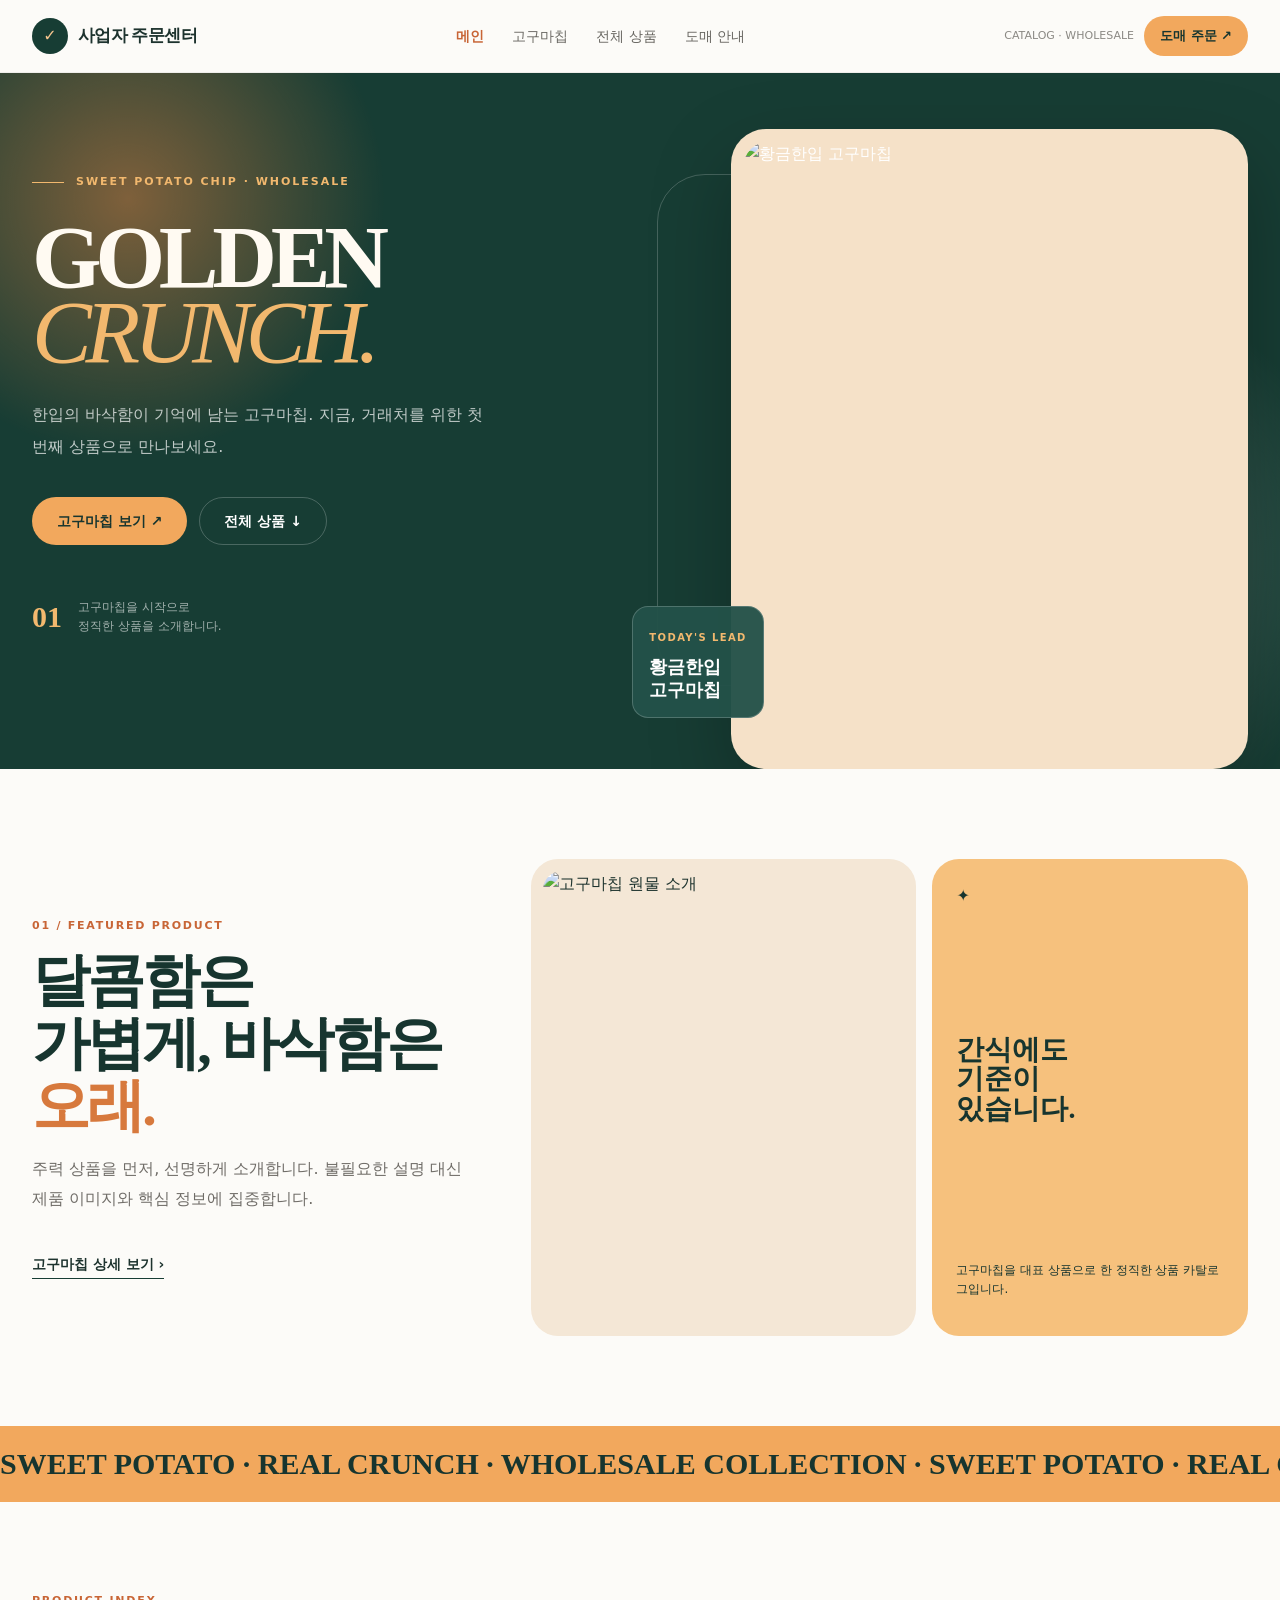
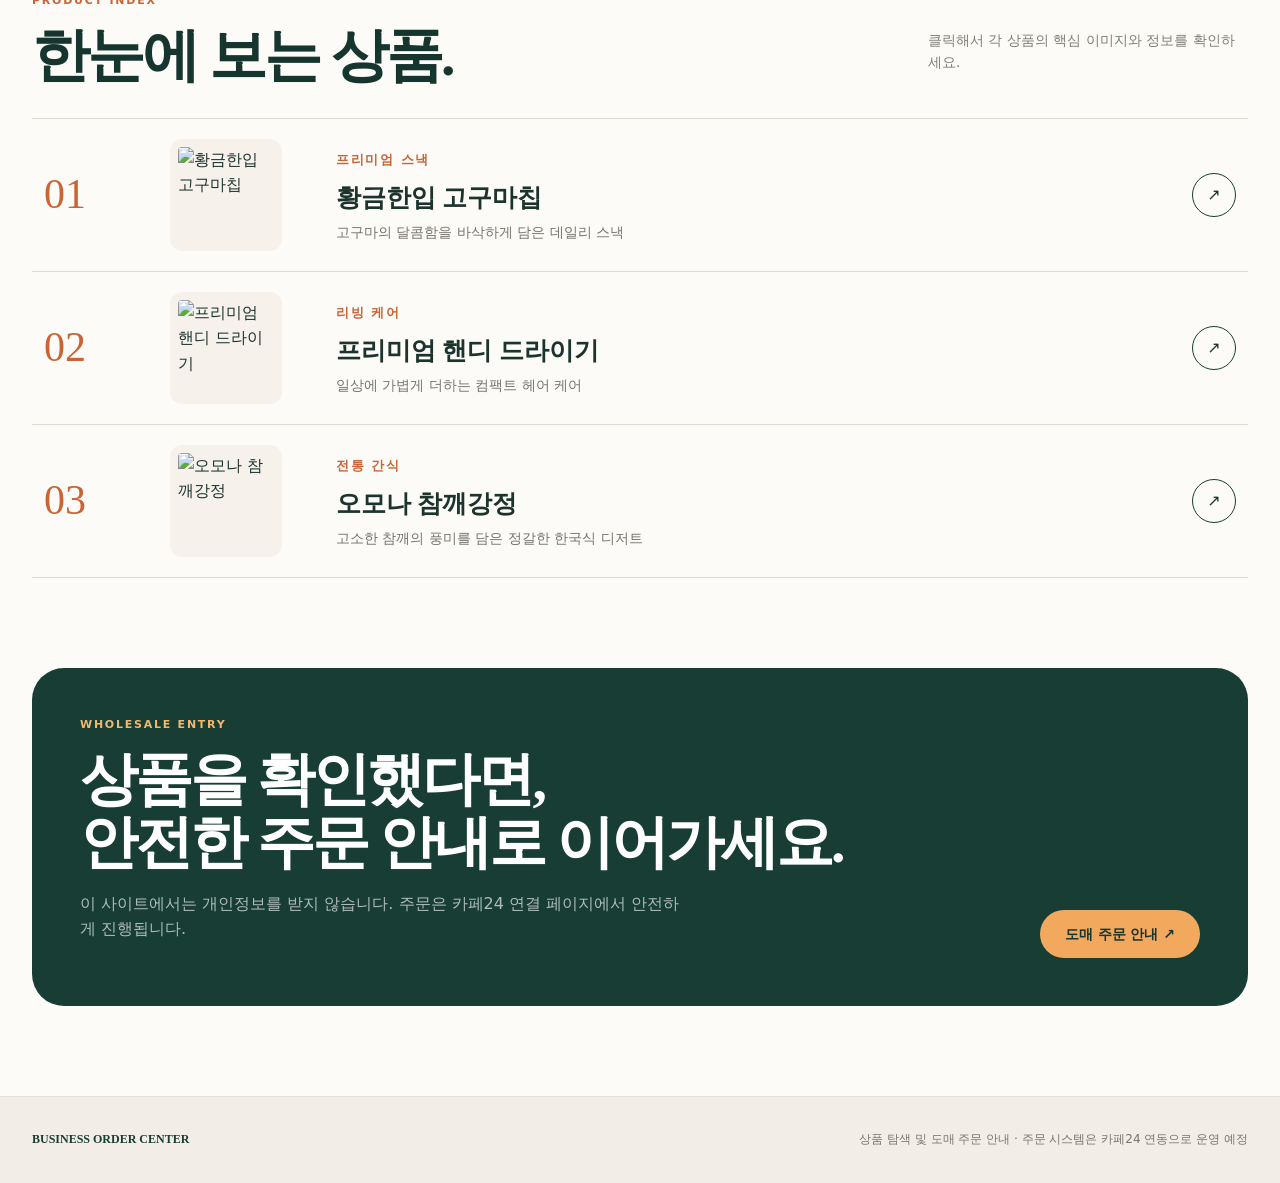
==== commit 8aaeaf2f: "Use exact Manus product image assets" ====
--- a/index.html
+++ b/index.html
@@ -1 +1 @@
-<!doctype html><html lang="ko"><head><meta charset="utf-8"><meta name="viewport" content="width=device-width,initial-scale=1"><title>사업자 주문센터</title><meta name="description" content="상품 카탈로그 및 도매 주문 안내"><link rel="stylesheet" href="style.css"></head><body><header class="site-header"><div class="container head-row"><a class="brand" href="./"><span class="brand-icon">✓</span><span class="brand-name">사업자 주문센터</span></a><nav class="nav"><a class="active" href="#hero">메인</a><a href="#sweet-potato">고구마칩</a><a href="#catalog">전체 상품</a><a href="#wholesale">도매 안내</a></nav><div class="head-side"><small>CATALOG · WHOLESALE</small><a class="pill" href="wholesale/">도매 주문 ↗</a></div><button class="menu-btn" data-menu aria-label="메뉴 열기">☰</button></div><div class="mobile-menu" data-mobile-menu><a href="#hero">메인</a><a href="#sweet-potato">고구마칩</a><a href="#catalog">전체 상품</a><a href="#wholesale">도매 안내</a><a class="pill" href="wholesale/">도매 주문 안내 보기</a></div></header><main><section id="hero" class="hero"><div class="container hero-grid"><div class="hero-copy"><div class="eyebrow">SWEET POTATO CHIP · WHOLESALE</div><h1>GOLDEN<br><em>CRUNCH.</em></h1><p class="lead">한입의 바삭함이 기억에 남는 고구마칩. 지금, 거래처를 위한 첫 번째 상품으로 만나보세요.</p><div class="hero-actions"><a class="btn orange" href="products/sweet-potato/">고구마칩 보기 ↗</a><a class="btn ghost" href="#catalog">전체 상품 ↓</a></div><div class="hero-number"><b>01</b><span>고구마칩을 시작으로<br>정직한 상품을 소개합니다.</span></div></div><div class="hero-media"><div class="hero-frame"></div><div class="hero-card"><img src="https://raw.githubusercontent.com/arttoy61-png/mojonine-korea/main/assets/sweet-main.jpg" alt="황금한입 고구마칩"></div><div class="today-lead"><small>TODAY'S LEAD</small><b>황금한입<br>고구마칩</b></div></div></div></section><section id="sweet-potato" class="section"><div class="container featured-grid"><div><div class="kicker">01 / FEATURED PRODUCT</div><h2>달콤함은<br>가볍게, 바삭함은<br><span>오래.</span></h2><p class="text">주력 상품을 먼저, 선명하게 소개합니다. 불필요한 설명 대신 제품 이미지와 핵심 정보에 집중합니다.</p><a class="under-link" href="products/sweet-potato/">고구마칩 상세 보기 ›</a></div><div class="featured-media"><div class="feature-photo"><img src="https://raw.githubusercontent.com/arttoy61-png/mojonine-korea/main/assets/sweet-media.jpg" alt="고구마칩 원물 소개"></div><div class="quote-card"><strong>✦</strong><b>간식에도<br>기준이<br>있습니다.</b><p>고구마칩을 대표 상품으로 한 정직한 상품 카탈로그입니다.</p></div></div></div></section><section class="marquee"><div>SWEET POTATO · REAL CRUNCH · WHOLESALE COLLECTION · SWEET POTATO · REAL CRUNCH · WHOLESALE COLLECTION ·</div></section><section id="catalog" class="section"><div class="container"><div class="index-head"><div><div class="kicker">PRODUCT INDEX</div><h2>한눈에 보는 상품.</h2></div><p>클릭해서 각 상품의 핵심 이미지와 정보를 확인하세요.</p></div><a class="catalog-row" href="products/sweet-potato/"><span class="catalog-num">01</span><img src="https://raw.githubusercontent.com/arttoy61-png/mojonine-korea/main/assets/sweet-main.jpg" alt=""><div><small>프리미엄 스낵</small><h3>황금한입 고구마칩</h3><p>고구마의 달콤함을 바삭하게 담은 데일리 스낵</p></div><i>↗</i></a><a class="catalog-row" href="products/dryer/"><span class="catalog-num">02</span><img src="https://raw.githubusercontent.com/arttoy61-png/mojonine-korea/main/assets/dryer-main.jpg" alt=""><div><small>리빙 케어</small><h3>프리미엄 핸디 드라이기</h3><p>일상에 가볍게 더하는 컴팩트 헤어 케어</p></div><i>↗</i></a><a class="catalog-row" href="products/sesame-candy/"><span class="catalog-num">03</span><img src="https://raw.githubusercontent.com/arttoy61-png/mojonine-korea/main/assets/sesame-main.jpg" alt=""><div><small>전통 간식</small><h3>오모나 참깨강정</h3><p>고소한 참깨의 풍미를 담은 정갈한 한국식 디저트</p></div><i>↗</i></a></div></section><section id="wholesale" class="section wholesale-wrap"><div class="container"><div class="wholesale-cta"><div><div class="kicker">WHOLESALE ENTRY</div><h2>상품을 확인했다면,<br>안전한 주문 안내로 이어가세요.</h2><p>이 사이트에서는 개인정보를 받지 않습니다. 주문은 카페24 연결 페이지에서 안전하게 진행됩니다.</p></div><a class="btn orange" href="wholesale/">도매 주문 안내 ↗</a></div></div></section></main><footer><div class="container footer-row"><strong>BUSINESS ORDER CENTER</strong><span>상품 탐색 및 도매 주문 안내 · 주문 시스템은 카페24 연동으로 운영 예정</span></div></footer><script src="app.js"></script></body></html>+<!doctype html><html lang="ko"><head><meta charset="utf-8"><meta name="viewport" content="width=device-width,initial-scale=1"><title>사업자 주문센터</title><meta name="description" content="상품 카탈로그 및 도매 주문 안내"><link rel="stylesheet" href="style.css"></head><body><header class="site-header"><div class="container head-row"><a class="brand" href="./"><span class="brand-icon">✓</span><span class="brand-name">사업자 주문센터</span></a><nav class="nav"><a class="active" href="#hero">메인</a><a href="#sweet-potato">고구마칩</a><a href="#catalog">전체 상품</a><a href="#wholesale">도매 안내</a></nav><div class="head-side"><small>CATALOG · WHOLESALE</small><a class="pill" href="wholesale/">도매 주문 ↗</a></div><button class="menu-btn" data-menu aria-label="메뉴 열기">☰</button></div><div class="mobile-menu" data-mobile-menu><a href="#hero">메인</a><a href="#sweet-potato">고구마칩</a><a href="#catalog">전체 상품</a><a href="#wholesale">도매 안내</a><a class="pill" href="wholesale/">도매 주문 안내 보기</a></div></header><main><section id="hero" class="hero"><div class="container hero-grid"><div class="hero-copy"><div class="eyebrow">SWEET POTATO CHIP · WHOLESALE</div><h1>GOLDEN<br><em>CRUNCH.</em></h1><p class="lead">한입의 바삭함이 기억에 남는 고구마칩. 지금, 거래처를 위한 첫 번째 상품으로 만나보세요.</p><div class="hero-actions"><a class="btn orange" href="products/sweet-potato/">고구마칩 보기 ↗</a><a class="btn ghost" href="#catalog">전체 상품 ↓</a></div><div class="hero-number"><b>01</b><span>고구마칩을 시작으로<br>정직한 상품을 소개합니다.</span></div></div><div class="hero-media"><div class="hero-frame"></div><div class="hero-card"><img src="https://b2bwholesale-4grgrkd4.manus.space/manus-storage/1_d2538d35.jpg" alt="황금한입 고구마칩"></div><div class="today-lead"><small>TODAY'S LEAD</small><b>황금한입<br>고구마칩</b></div></div></div></section><section id="sweet-potato" class="section"><div class="container featured-grid"><div><div class="kicker">01 / FEATURED PRODUCT</div><h2>달콤함은<br>가볍게, 바삭함은<br><span>오래.</span></h2><p class="text">주력 상품을 먼저, 선명하게 소개합니다. 불필요한 설명 대신 제품 이미지와 핵심 정보에 집중합니다.</p><a class="under-link" href="products/sweet-potato/">고구마칩 상세 보기 ›</a></div><div class="featured-media"><div class="feature-photo"><img src="https://b2bwholesale-4grgrkd4.manus.space/manus-storage/2_bcadd9e1.jpg" alt="고구마칩 원물 소개"></div><div class="quote-card"><strong>✦</strong><b>간식에도<br>기준이<br>있습니다.</b><p>고구마칩을 대표 상품으로 한 정직한 상품 카탈로그입니다.</p></div></div></div></section><section class="marquee"><div>SWEET POTATO · REAL CRUNCH · WHOLESALE COLLECTION · SWEET POTATO · REAL CRUNCH · WHOLESALE COLLECTION ·</div></section><section id="catalog" class="section"><div class="container"><div class="index-head"><div><div class="kicker">PRODUCT INDEX</div><h2>한눈에 보는 상품.</h2></div><p>클릭해서 각 상품의 핵심 이미지와 정보를 확인하세요.</p></div><a class="catalog-row" href="products/sweet-potato/"><span class="catalog-num">01</span><img src="https://b2bwholesale-4grgrkd4.manus.space/manus-storage/1_d2538d35.jpg" alt="황금한입 고구마칩"><div><small>프리미엄 스낵</small><h3>황금한입 고구마칩</h3><p>고구마의 달콤함을 바삭하게 담은 데일리 스낵</p></div><i>↗</i></a><a class="catalog-row" href="products/dryer/"><span class="catalog-num">02</span><img src="https://b2bwholesale-4grgrkd4.manus.space/manus-storage/dryer-hero_b5757a93.jpg" alt="프리미엄 핸디 드라이기"><div><small>리빙 케어</small><h3>프리미엄 핸디 드라이기</h3><p>일상에 가볍게 더하는 컴팩트 헤어 케어</p></div><i>↗</i></a><a class="catalog-row" href="products/sesame-candy/"><span class="catalog-num">03</span><img src="https://b2bwholesale-4grgrkd4.manus.space/manus-storage/sesame-hero-960_bbfe030f.webp" alt="오모나 참깨강정"><div><small>전통 간식</small><h3>오모나 참깨강정</h3><p>고소한 참깨의 풍미를 담은 정갈한 한국식 디저트</p></div><i>↗</i></a></div></section><section id="wholesale" class="section wholesale-wrap"><div class="container"><div class="wholesale-cta"><div><div class="kicker">WHOLESALE ENTRY</div><h2>상품을 확인했다면,<br>안전한 주문 안내로 이어가세요.</h2><p>이 사이트에서는 개인정보를 받지 않습니다. 주문은 카페24 연결 페이지에서 안전하게 진행됩니다.</p></div><a class="btn orange" href="wholesale/">도매 주문 안내 ↗</a></div></div></section></main><footer><div class="container footer-row"><strong>BUSINESS ORDER CENTER</strong><span>상품 탐색 및 도매 주문 안내 · 주문 시스템은 카페24 연동으로 운영 예정</span></div></footer><script src="app.js"></script></body></html>
--- a/style.css
+++ b/style.css
@@ -1,17 +1 @@
-:root{--g:#173f34;--g2:#0f3028;--o:#f2a75d;--cream:#f3eee6;--paper:#fbfaf7;--ink:#171b18;--muted:#6f746f;--line:#dedcd5;--ok:#1f6b4d;--warn:#9a5a22;--sans:Pretendard,"Apple SD Gothic Neo","Noto Sans KR",system-ui,-apple-system,"Segoe UI",sans-serif}
-*{box-sizing:border-box}html{scroll-behavior:smooth}body{margin:0;background:var(--paper);color:var(--ink);font-family:var(--sans);line-height:1.55}body.lock{overflow:hidden}button,input,textarea,select{font:inherit}button{cursor:pointer}a{color:inherit;text-decoration:none}img{display:block;width:100%}.wrap{width:min(1180px,calc(100% - 44px));margin:auto}.hide{display:none!important}
-.demo-bar{background:#111;color:#fff;text-align:center;padding:7px 14px;font-size:11px;letter-spacing:.02em}.demo-bar b{color:#ffd08c}
-header{position:sticky;top:0;z-index:70;background:rgba(251,250,247,.96);backdrop-filter:blur(14px);border-bottom:1px solid rgba(23,63,52,.09)}.nav{height:72px;display:flex;align-items:center;justify-content:space-between;gap:16px}.brand{display:flex;align-items:center;gap:11px;font-weight:900}.logo{width:38px;height:38px;border-radius:50%;display:grid;place-items:center;background:var(--g);color:#ffd09a;font-size:11px}.brand small{display:block;margin-top:1px;color:#7d807b;font-size:9px;font-weight:800;letter-spacing:.08em}.nav-side{display:flex;align-items:center;gap:16px}.nav-link{font-size:12px;font-weight:800;color:#626661}.top-cart{border:0;border-radius:999px;background:var(--o);color:var(--g2);font-weight:900;padding:10px 14px}.top-cart span{display:inline-grid;place-items:center;min-width:21px;height:21px;padding:0 5px;border-radius:999px;background:var(--g);color:#fff;font-size:10px;margin-left:5px}
-.hero{position:relative;overflow:hidden;background:var(--g);color:#fff}.hero:before{content:"";position:absolute;inset:-20%;background:radial-gradient(circle at 12% 18%,rgba(242,167,93,.26),transparent 22%),radial-gradient(circle at 88% 72%,rgba(255,255,255,.12),transparent 28%)}.hero-grid{position:relative;display:grid;grid-template-columns:.95fr 1.05fr;gap:68px;align-items:center;min-height:630px;padding:64px 0 68px}.eyebrow{margin:0 0 18px;font-size:11px;font-weight:900;letter-spacing:.19em;color:#f3c18d}.hero h1{margin:0;max-width:650px;font-size:clamp(58px,6.1vw,92px);line-height:.95;letter-spacing:-.065em;font-weight:900;word-break:keep-all}.hero h1 span{display:block;color:var(--o)}.hero p.lead{max-width:570px;margin:26px 0 0;color:#d2ddd8;font-size:17px;line-height:1.75}.hero-actions{display:flex;gap:10px;flex-wrap:wrap;margin-top:29px}.btn{min-height:47px;padding:0 18px;border-radius:999px;border:1px solid transparent;font-size:13px;font-weight:900;display:inline-flex;align-items:center;justify-content:center;gap:7px}.btn.orange{background:var(--o);color:var(--g2)}.btn.ghost{background:transparent;border-color:rgba(255,255,255,.28);color:#fff}.btn.dark{background:var(--g);color:#fff}.btn.light{background:#efebe3;color:var(--g)}.btn.line{background:#fff;border-color:var(--line);color:var(--g)}.btn:disabled{opacity:.38;cursor:not-allowed}.hero-media{display:grid;grid-template-columns:1.15fr .85fr;gap:10px;align-items:stretch}.hero-main,.hero-mini{overflow:hidden;border-radius:25px;background:#eadfce;box-shadow:0 26px 70px rgba(0,0,0,.18)}.hero-main img{height:100%;min-height:450px;object-fit:cover}.hero-stack{display:grid;grid-template-rows:1fr 1fr;gap:10px}.hero-mini img{height:100%;object-fit:cover}.hero-note{margin-top:14px;font-size:11px;color:#bfcfc8;display:flex;gap:16px;flex-wrap:wrap}.hero-note b{color:#fff}
-.marquee{overflow:hidden;background:var(--o);color:var(--g2)}.marquee-track{display:flex;width:max-content;animation:run 28s linear infinite}.marquee span{white-space:nowrap;padding:11px 27px;font-size:10px;font-weight:900;letter-spacing:.1em}@keyframes run{to{transform:translateX(-50%)}}
-.section{padding:92px 0}#order,#info,#review{scroll-margin-top:88px}.section-head{display:flex;justify-content:space-between;align-items:end;gap:38px;margin-bottom:34px}.kicker{margin:0 0 9px;font-size:10px;font-weight:900;letter-spacing:.2em;color:#a66c35}.section-head h2,.form-section h2,.review-card h2{margin:0;font-size:clamp(38px,4.5vw,62px);line-height:1.03;letter-spacing:-.055em;font-weight:900}.section-head>p{max-width:460px;margin:0;color:var(--muted);font-size:14px;line-height:1.8}
-.order-layout{display:grid;grid-template-columns:1fr 340px;gap:28px;align-items:start}.product-list{display:grid;gap:12px}.product{display:grid;grid-template-columns:150px 1fr auto;gap:22px;align-items:center;padding:13px;border:1px solid var(--line);background:#fff;border-radius:19px;box-shadow:0 8px 24px rgba(30,36,32,.035)}.product-img{position:relative;overflow:hidden;border-radius:14px;background:var(--cream)}.product-img img{aspect-ratio:1/1;object-fit:cover}.view-detail{position:absolute;right:8px;bottom:8px;border:0;background:rgba(17,17,17,.78);color:#fff;border-radius:999px;padding:6px 8px;font-size:9px;font-weight:900}.product-meta{font-size:9px;font-weight:900;letter-spacing:.13em;color:#a66c35}.product h3{margin:5px 0 4px;font-size:20px;letter-spacing:-.035em}.product p{margin:0;color:var(--muted);font-size:12px}.qty-wrap{display:flex;flex-direction:column;align-items:flex-end;gap:8px}.qty-label{font-size:10px;color:#777}.qty{display:grid;grid-template-columns:38px 58px 38px;align-items:center;border:1px solid var(--line);border-radius:12px;overflow:hidden;background:#fff}.qty button{height:42px;border:0;background:#f3f0ea;color:var(--g);font-size:20px}.qty input{width:100%;height:42px;border:0;text-align:center;font-weight:900;outline:0;-moz-appearance:textfield}.qty input::-webkit-outer-spin-button,.qty input::-webkit-inner-spin-button{-webkit-appearance:none;margin:0}.line-total{font-size:10px;color:#777}.line-total b{color:var(--g);font-size:12px}
-.summary{position:sticky;top:94px;border-radius:22px;background:var(--g);color:#fff;padding:24px;box-shadow:0 20px 55px rgba(23,63,52,.16)}.summary .kicker{color:#f3bd84}.summary h3{margin:5px 0 0;font-size:25px;letter-spacing:-.04em}.summary-items{margin-top:19px;border-top:1px solid rgba(255,255,255,.14);border-bottom:1px solid rgba(255,255,255,.14);padding:14px 0;display:grid;gap:10px}.summary-row{display:flex;justify-content:space-between;gap:10px;font-size:11px;color:#d8e2dd}.summary-row b{color:#fff}.summary-empty{font-size:11px;color:#b8c8c1}.summary-total{display:flex;justify-content:space-between;align-items:end;margin-top:17px}.summary-total span{font-size:11px;color:#c4d2cc}.summary-total strong{font-size:28px;color:var(--o)}.summary .btn{width:100%;margin-top:19px}
-.form-section{background:#f2eee6}.form-grid{display:grid;grid-template-columns:1fr 1fr;gap:18px}.form-card{background:#fff;border:1px solid var(--line);border-radius:22px;padding:26px}.form-card h2{font-size:38px}.form-card .desc{color:var(--muted);font-size:13px;margin:8px 0 22px}.fields{display:grid;grid-template-columns:1fr 1fr;gap:14px}.field{display:grid;gap:7px}.field.full{grid-column:1/-1}.field label{font-size:11px;font-weight:900;color:#4c514d}.field input,.field textarea,.field select{width:100%;border:1px solid #d9d8d1;border-radius:11px;background:#fff;padding:12px 13px;font-size:13px;outline:none}.field textarea{min-height:92px;resize:vertical}.field input:focus,.field textarea:focus,.field select:focus{border-color:#7b9d90;box-shadow:0 0 0 3px rgba(23,63,52,.08)}.field .hint{font-size:9px;color:#8b8d89}.agree{display:flex;align-items:flex-start;gap:9px;margin-top:17px;font-size:11px;color:#626762}.agree input{margin-top:2px}.form-actions{display:flex;justify-content:flex-end;gap:9px;margin-top:22px}.form-side{background:var(--g);color:#fff;border-radius:22px;padding:27px}.form-side h3{margin:6px 0 0;font-size:27px;letter-spacing:-.04em}.form-side ol{margin:22px 0 0;padding:0;list-style:none;display:grid;gap:14px}.form-side li{display:grid;grid-template-columns:30px 1fr;gap:10px;align-items:start}.form-side li span:first-child{width:28px;height:28px;border-radius:50%;display:grid;place-items:center;background:var(--o);color:var(--g2);font-size:9px;font-weight:900}.form-side li b{display:block;font-size:12px}.form-side li small{display:block;color:#becdc6;margin-top:2px;font-size:10px;line-height:1.5}
-.review-wrap{max-width:900px;margin:auto}.review-card{background:#fff;border:1px solid var(--line);border-radius:24px;padding:28px}.review-card h2{font-size:40px}.review-list{margin-top:22px;border-top:1px solid var(--line)}.review-line{display:grid;grid-template-columns:150px 1fr;gap:20px;padding:14px 0;border-bottom:1px solid var(--line);font-size:12px}.review-line strong{color:#505550}.review-products{display:grid;gap:7px}.review-product{display:flex;justify-content:space-between;gap:12px}.review-actions{display:flex;justify-content:space-between;gap:10px;margin-top:22px}.success{padding:48px 22px;text-align:center}.success-mark{width:64px;height:64px;margin:auto;border-radius:50%;display:grid;place-items:center;background:#e8f3ed;color:var(--ok);font-size:30px;font-weight:900}.success h2{margin:20px 0 0;font-size:42px;letter-spacing:-.05em}.order-code{display:inline-block;margin-top:14px;background:#f0ece4;border-radius:999px;padding:9px 13px;color:var(--g);font-weight:900;font-size:13px}.success p{max-width:580px;margin:18px auto 0;color:var(--muted);font-size:12px;line-height:1.7}.success-actions{display:flex;justify-content:center;gap:9px;flex-wrap:wrap;margin-top:22px}
-.detail{position:fixed;inset:0;z-index:100;background:rgba(8,13,11,.65);display:none;align-items:center;justify-content:center;padding:22px}.detail.open{display:flex}.detail-panel{width:min(900px,100%);max-height:min(760px,92vh);overflow:auto;border-radius:24px;background:#fff}.detail-head{position:sticky;top:0;z-index:2;display:flex;justify-content:space-between;align-items:center;padding:15px 18px;background:rgba(255,255,255,.96);border-bottom:1px solid var(--line)}.detail-head b{font-size:14px}.detail-close{width:36px;height:36px;border:0;border-radius:50%;background:#efede8;font-size:20px}.detail-body{padding:20px}.detail-grid{display:grid;grid-template-columns:1.1fr .9fr;gap:10px}.detail-grid img{aspect-ratio:1/1;object-fit:cover;border-radius:15px;background:var(--cream)}.detail-copy{padding:18px 4px 4px}.detail-copy h3{margin:0;font-size:32px;letter-spacing:-.05em}.detail-copy p{color:var(--muted);font-size:12px}.detail-copy .btn{margin-top:9px}
-.mobile-cart{display:none;position:fixed;left:12px;right:12px;bottom:12px;z-index:60;border:0;border-radius:15px;background:#111;color:#fff;padding:12px 15px;box-shadow:0 15px 40px rgba(0,0,0,.28);align-items:center;justify-content:space-between}.mobile-cart b{font-size:12px}.mobile-cart span{font-size:10px;color:#bbb}.mobile-cart strong{color:var(--o);font-size:20px}.footer{padding:35px 0;background:#eae6de}.footer-inner{display:flex;justify-content:space-between;gap:20px;align-items:end}.footer b{font-size:12px}.footer small{color:#777;font-size:9px}
-.admin-body{background:#f5f3ee}.admin-header{background:#fff;border-bottom:1px solid var(--line)}.admin-head{height:70px;display:flex;justify-content:space-between;align-items:center}.admin-tag{background:var(--g);color:#fff;padding:7px 10px;border-radius:999px;font-size:10px;font-weight:900}.admin-main{padding:42px 0 60px}.admin-title{display:flex;justify-content:space-between;gap:20px;align-items:end}.admin-title h1{margin:0;font-size:42px;letter-spacing:-.055em}.admin-title p{margin:8px 0 0;color:var(--muted);font-size:12px}.admin-actions{display:flex;gap:8px}.admin-actions button,.admin-actions a{border:0;border-radius:10px;padding:10px 12px;background:var(--g);color:#fff;font-size:11px;font-weight:900}.admin-actions .muted{background:#dedbd4;color:#39413d}.orders{margin-top:22px;display:grid;gap:12px}.order-card{background:#fff;border:1px solid var(--line);border-radius:17px;padding:17px}.order-top{display:flex;justify-content:space-between;gap:16px}.order-code-admin{font-weight:900}.order-date{display:block;color:#858884;font-size:9px;margin-top:2px}.status-select{border:1px solid var(--line);border-radius:9px;padding:7px 8px;background:#fff;font-size:11px}.order-columns{display:grid;grid-template-columns:1.2fr .8fr .8fr;gap:18px;margin-top:14px;padding-top:14px;border-top:1px solid var(--line)}.col-title{font-size:9px;font-weight:900;color:#9a6b3f;letter-spacing:.12em}.col-body{margin-top:6px;font-size:11px;line-height:1.7}.empty-admin{padding:52px;background:#fff;border:1px solid var(--line);border-radius:17px;text-align:center;color:#777;font-size:12px}
-@media(max-width:900px){.wrap{width:min(100% - 30px,1180px)}.nav-link{display:none}.hero-grid{grid-template-columns:1fr;min-height:0;padding:48px 0 45px;gap:34px}.hero h1{font-size:56px}.hero-media{max-width:650px}.order-layout{grid-template-columns:1fr}.summary{position:static}.form-grid{grid-template-columns:1fr}.order-columns{grid-template-columns:1fr}.section-head{display:grid;align-items:start;gap:10px}}
-@media(max-width:620px){#order,#info,#review{scroll-margin-top:72px}#order{padding-bottom:110px}.demo-bar{font-size:9px}.nav{height:62px}.brand span:last-child{font-size:12px}.brand small{font-size:8px}.top-cart{font-size:10px;padding:8px 9px}.hero h1{font-size:45px}.hero p.lead{font-size:13px}.hero-media{grid-template-columns:1fr}.hero-main img{min-height:0;aspect-ratio:1.12/1}.hero-stack{grid-template-columns:1fr 1fr;grid-template-rows:auto}.hero-mini img{aspect-ratio:1/1}.section{padding:68px 0}.section-head h2{font-size:38px}.product{grid-template-columns:94px 1fr;gap:13px;padding:10px}.qty-wrap{grid-column:1/-1;flex-direction:row;justify-content:space-between;align-items:center;padding:0 4px 3px}.product h3{font-size:16px}.product p{font-size:10px}.summary{display:none}.mobile-cart{display:flex}.fields{grid-template-columns:1fr}.field.full{grid-column:auto}.form-card{padding:20px}.form-card h2{font-size:31px}.review-card{padding:20px}.review-card h2{font-size:31px}.review-line{grid-template-columns:1fr;gap:5px}.review-actions{flex-direction:column-reverse}.review-actions .btn{width:100%}.success h2{font-size:34px}.detail{padding:0}.detail-panel{width:100%;height:100%;max-height:none;border-radius:0}.detail-grid{grid-template-columns:1fr 1fr}.detail-body{padding:14px}.detail-copy h3{font-size:26px}.footer{padding-bottom:88px}.footer-inner{display:grid}.admin-title{display:grid;align-items:start}.admin-actions{flex-wrap:wrap}.order-top{display:grid}.status-select{width:100%}}
-@media(prefers-reduced-motion:reduce){*{scroll-behavior:auto!important;animation:none!important;transition:none!important}}+:root{--g:#173d34;--g2:#17352f;--c:#fcfbf8;--o:#f2a85d;--o2:#c86536;--line:#e3ddd5;--serif:"Noto Serif KR","Nanum Myeongjo",Georgia,serif;--sans:"Noto Sans KR",Pretendard,"Apple SD Gothic Neo",system-ui,sans-serif}*{box-sizing:border-box}html{scroll-behavior:smooth}body{margin:0;background:var(--c);color:#1d332e;font-family:var(--sans);line-height:1.6}body.lock{overflow:hidden}a{color:inherit;text-decoration:none}img{display:block;max-width:100%}button{font:inherit}.container{width:min(1280px,100%);margin:auto;padding:0 32px}.site-header{position:sticky;top:0;z-index:50;background:rgba(252,251,248,.96);backdrop-filter:blur(18px);border-bottom:1px solid rgba(0,0,0,.05)}.head-row{height:72px;display:flex;align-items:center;justify-content:space-between;gap:18px}.brand{display:flex;align-items:center;gap:10px}.brand-icon{width:36px;height:36px;border-radius:50%;display:grid;place-items:center;background:var(--g);color:#f5c58e;font-weight:900}.brand-name{font-family:var(--serif);font-size:17px;font-weight:800;letter-spacing:-.03em}.nav{display:flex;gap:28px}.nav a{font-size:14px;color:#696762}.nav a.active,.nav a:hover{color:var(--o2);font-weight:700}.head-side{display:flex;align-items:center;gap:10px}.head-side small{font-size:11px;color:#8b8984}.pill{display:inline-flex;align-items:center;justify-content:center;border-radius:999px;padding:10px 16px;background:var(--o);font-size:13px;font-weight:800;color:var(--g2)}.menu-btn{display:none;width:40px;height:40px;border-radius:50%;border:1px solid #ddd8d0;background:#fff;color:var(--g);font-size:20px}.mobile-menu{display:none;padding:16px 20px 22px;border-top:1px solid var(--line)}.mobile-menu.open{display:block}.mobile-menu a{display:block;padding:11px 12px;border-radius:12px}.mobile-menu .pill{margin-top:12px}.hero{position:relative;overflow:hidden;background:var(--g);color:#fff}.hero:before{content:"";position:absolute;inset:0;opacity:.55;background:radial-gradient(circle at 10% 18%,#d37d41 0,transparent 20%),radial-gradient(circle at 84% 70%,#739188 0,transparent 24%)}.hero-grid{position:relative;display:grid;grid-template-columns:.96fr 1.04fr;gap:32px;align-items:end;min-height:660px;padding-top:56px;padding-bottom:80px}.hero-copy{position:relative;z-index:2;padding-bottom:48px}.eyebrow{display:flex;align-items:center;gap:12px;color:#f2b86e;font-size:11px;font-weight:800;letter-spacing:.18em}.eyebrow:before{content:"";width:32px;height:1px;background:#f2b86e}.hero h1{margin:28px 0 0;font-family:var(--serif);font-size:clamp(54px,7vw,108px);line-height:.84;letter-spacing:-.07em;color:#fffaf2}.hero h1 em{font-weight:400;color:#f2b86e}.lead{max-width:460px;margin:30px 0 0;color:rgba(255,255,255,.72);font-size:16px;line-height:2}.hero-actions{display:flex;gap:12px;flex-wrap:wrap;margin-top:34px}.btn{height:48px;display:inline-flex;align-items:center;justify-content:center;gap:8px;border:1px solid transparent;border-radius:999px;padding:0 24px;font-size:14px;font-weight:800}.btn.orange{background:var(--o);color:var(--g2)}.btn.ghost{border-color:rgba(255,255,255,.22);color:#fff}.btn.dark{background:#283a37;color:#fff}.hero-number{display:flex;align-items:center;gap:16px;margin-top:48px;color:rgba(255,255,255,.6);font-size:12px}.hero-number b{font-family:var(--serif);font-size:30px;color:#f2b86e}.hero-media{position:relative;max-width:620px;width:100%;margin:0 auto -80px}.hero-frame{position:absolute;left:4%;top:7%;width:86%;height:80%;border:1px solid rgba(255,255,255,.2);border-radius:48px}.hero-card{position:relative;width:84%;margin-left:auto;padding:12px;background:#f5e1c8;border-radius:35px;overflow:hidden;box-shadow:0 32px 80px rgba(0,0,0,.26)}.hero-card img{width:100%;aspect-ratio:4/5;object-fit:cover;object-position:top;border-radius:27px}.today-lead{position:absolute;left:0;bottom:8%;max-width:180px;padding:16px;border:1px solid rgba(255,255,255,.2);border-radius:16px;background:rgba(36,82,73,.96)}.today-lead small{color:#f2b86e;font-size:10px;font-weight:800;letter-spacing:.14em}.today-lead b{display:block;margin-top:8px;font-family:var(--serif);font-size:18px;line-height:1.25}.section{padding:90px 0}.featured-grid{display:grid;grid-template-columns:.78fr 1.22fr;gap:40px;align-items:center}.kicker{font-size:11px;font-weight:800;letter-spacing:.16em;color:var(--o2)}h2{margin:16px 0 0;font-family:var(--serif);font-size:clamp(36px,4.8vw,58px);line-height:1.08;letter-spacing:-.05em;color:var(--g2)}.featured-grid h2 span{color:#d7793d}.text{max-width:430px;color:#706d68;line-height:1.85}.under-link{display:inline-block;margin-top:24px;border-bottom:1px solid var(--g);padding-bottom:2px;font-size:14px;font-weight:800}.featured-media{display:grid;grid-template-columns:1.1fr .9fr;gap:16px}.feature-photo{padding:12px;background:#f4e7d6;border-radius:27px}.feature-photo img{width:100%;aspect-ratio:4/5;object-fit:cover;border-radius:19px}.quote-card{min-height:260px;border-radius:27px;background:#f6c17d;padding:24px;display:flex;flex-direction:column;justify-content:space-between;color:var(--g2)}.quote-card b{font-family:var(--serif);font-size:28px;line-height:1.05}.quote-card p{font-size:12px}.marquee{overflow:hidden;background:var(--o);padding:14px 0;color:var(--g2)}.marquee div{width:max-content;white-space:nowrap;font-family:var(--serif);font-size:30px;font-weight:800;animation:run 22s linear infinite}@keyframes run{to{transform:translateX(-40%)}}.index-head{display:flex;justify-content:space-between;align-items:end;gap:30px;border-bottom:1px solid #dedad2;padding-bottom:30px}.index-head p{max-width:320px;color:#827e78;font-size:14px}.catalog-row{display:grid;grid-template-columns:110px 150px 1fr auto;gap:16px;align-items:center;border-bottom:1px solid #dedad2;padding:20px 12px}.catalog-row:hover{background:#f3eee6}.catalog-num{font-family:var(--serif);font-size:42px;color:var(--o2)}.catalog-row img{width:112px;height:112px;object-fit:contain;background:#f6f2eb;border-radius:12px;padding:8px}.catalog-row small{font-weight:800;color:var(--o2);letter-spacing:.12em}.catalog-row h3{margin:7px 0 0;font-family:var(--serif);font-size:25px}.catalog-row p{margin:3px 0 0;color:#77736e;font-size:14px}.catalog-row i{width:44px;height:44px;border:1px solid var(--g);border-radius:50%;display:grid;place-items:center;font-style:normal}.wholesale-wrap{padding-top:0}.wholesale-cta{display:grid;grid-template-columns:1fr auto;align-items:end;gap:30px;padding:48px;border-radius:32px;background:var(--g);color:#fff}.wholesale-cta h2{color:#fff}.wholesale-cta p{max-width:600px;color:rgba(255,255,255,.65)}.wholesale-cta .kicker{color:#f2b86e}.wholesale-hero{background:var(--g);color:#fffaf2}.wholesale-grid{display:grid;grid-template-columns:1.05fr .95fr;gap:40px;align-items:center;min-height:calc(100vh - 72px);padding-top:64px;padding-bottom:96px}.wholesale-grid h1{margin:18px 0 0;font-family:var(--serif);font-size:clamp(48px,6vw,80px);line-height:.96;letter-spacing:-.06em}.wholesale-grid h1 span{color:#f2b86e}.privacy-card{border-radius:32px;background:#f5eee5;color:var(--g2);padding:40px}.privacy-card h2{font-size:34px}.privacy-list{margin-top:28px;padding-top:22px;border-top:1px solid #d8cbbb}.privacy-list p{display:flex;gap:12px;color:#6f6a63}.privacy-list p:before{content:"✓";color:var(--o2);font-weight:900}.handoff{padding:88px 0}.handoff-grid{display:grid;grid-template-columns:1fr auto;gap:36px;align-items:end}.handoff p{max-width:760px;color:#6f6c66}.waiting{display:inline-flex;height:48px;align-items:center;border:1px solid var(--g);border-radius:999px;padding:0 20px}.backbar{border-bottom:1px solid #dfd9d0;background:#f5f1ea;padding:18px 0}.detail-hero{display:grid;grid-template-columns:.94fr 1.06fr;gap:64px;padding-top:64px;padding-bottom:80px}.detail-main{position:relative;width:100%;aspect-ratio:4/5;border:0;border-radius:32px;overflow:hidden;background:#f5f1ea;box-shadow:0 24px 60px rgba(43,50,47,.11);padding:0;cursor:zoom-in}.detail-main img{width:100%;height:100%;object-fit:cover}.expand{position:absolute;right:16px;bottom:16px;background:rgba(34,51,47,.9);color:#fff;border-radius:999px;padding:9px 14px}.detail-copy{display:flex;flex-direction:column;justify-content:center}.detail-copy h1{font-family:var(--serif);font-size:clamp(40px,5vw,58px);line-height:1.2}.summary{font-size:18px;color:#6e6a65}.locked{display:flex;gap:13px;margin-top:30px;border:1px solid #d9dfd8;background:#f4f7f4;border-radius:16px;padding:20px}.locked p{margin:5px 0 0;color:#706d68;font-size:14px}.media-section{border-block:1px solid var(--line);background:#fff;padding:64px 0}.media-head{display:flex;justify-content:space-between;align-items:end;margin-bottom:34px}.media-grid{display:grid;grid-template-columns:repeat(4,1fr);gap:20px}.media-card{overflow:hidden;border:1px solid var(--line);border-radius:16px;background:#f9f8f5}.media-button{position:relative;width:100%;aspect-ratio:1;border:0;padding:0;overflow:hidden;background:#f5f1ea}.media-button img{width:100%;height:100%;object-fit:cover}.motion{position:absolute;left:12px;top:12px;border-radius:999px;background:rgba(34,51,47,.86);color:#fff;padding:5px 9px;font-size:10px}.media-card figcaption{padding:12px 14px;font-weight:600}.notes{padding:64px 0 80px}.notes-box{border-radius:28px;background:#f3eee5;padding:40px}.notes-grid{display:grid;grid-template-columns:repeat(3,1fr);gap:20px;margin-top:28px}.note{background:#fff;border-radius:16px;padding:20px}.note p{color:#706d68;font-size:14px}.lightbox{position:fixed;inset:0;z-index:100;display:none;align-items:center;justify-content:center;background:rgba(19,35,31,.86);padding:20px}.lightbox.open{display:flex}.lightbox-box{display:flex;flex-direction:column;max-height:94vh;width:min(100%,1000px);background:var(--c);border-radius:16px;overflow:hidden}.lightbox-head{display:flex;justify-content:space-between;align-items:center;padding:12px 18px;border-bottom:1px solid var(--line)}.lightbox-close{width:36px;height:36px;border-radius:50%;border:1px solid var(--line);background:#fff}.lightbox-body{overflow:auto;background:#e9e5dc;padding:16px}.lightbox-body img{width:100%;height:auto;background:#fff}footer{background:#f2eee7;border-top:1px solid rgba(0,0,0,.05)}.footer-row{min-height:86px;display:flex;justify-content:space-between;align-items:center;gap:20px;color:#79756f;font-size:12px}.footer-row strong{font-family:var(--serif);color:var(--g)}@media(max-width:900px){.container{padding:0 24px}.nav,.head-side{display:none}.menu-btn{display:block}.hero-grid,.featured-grid,.wholesale-grid,.detail-hero,.handoff-grid{grid-template-columns:1fr}.hero-grid{min-height:auto;padding:52px 0 42px}.hero-copy{padding-bottom:0}.hero-media{margin:0 auto}.media-grid{grid-template-columns:repeat(2,1fr)}.notes-grid,.wholesale-cta{grid-template-columns:1fr}.catalog-row{grid-template-columns:80px 120px 1fr auto}}@media(max-width:600px){.container{padding:0 16px}.hero h1{font-size:54px}.section{padding:72px 0}.featured-media{gap:10px}.quote-card{min-height:210px;padding:18px}.index-head{flex-direction:column;align-items:start}.catalog-row{grid-template-columns:54px 84px 1fr 38px;padding:16px 0;gap:10px}.catalog-num{font-size:30px}.catalog-row img{width:78px;height:92px}.catalog-row h3{font-size:19px}.catalog-row p{display:none}.wholesale-cta{padding:28px}.wholesale-grid{min-height:auto}.privacy-card{padding:26px}.detail-hero{gap:34px;padding-top:36px}.detail-copy h1{font-size:40px}.media-grid{gap:12px}.notes-box{padding:24px}.footer-row{display:block;padding:28px 16px}}
